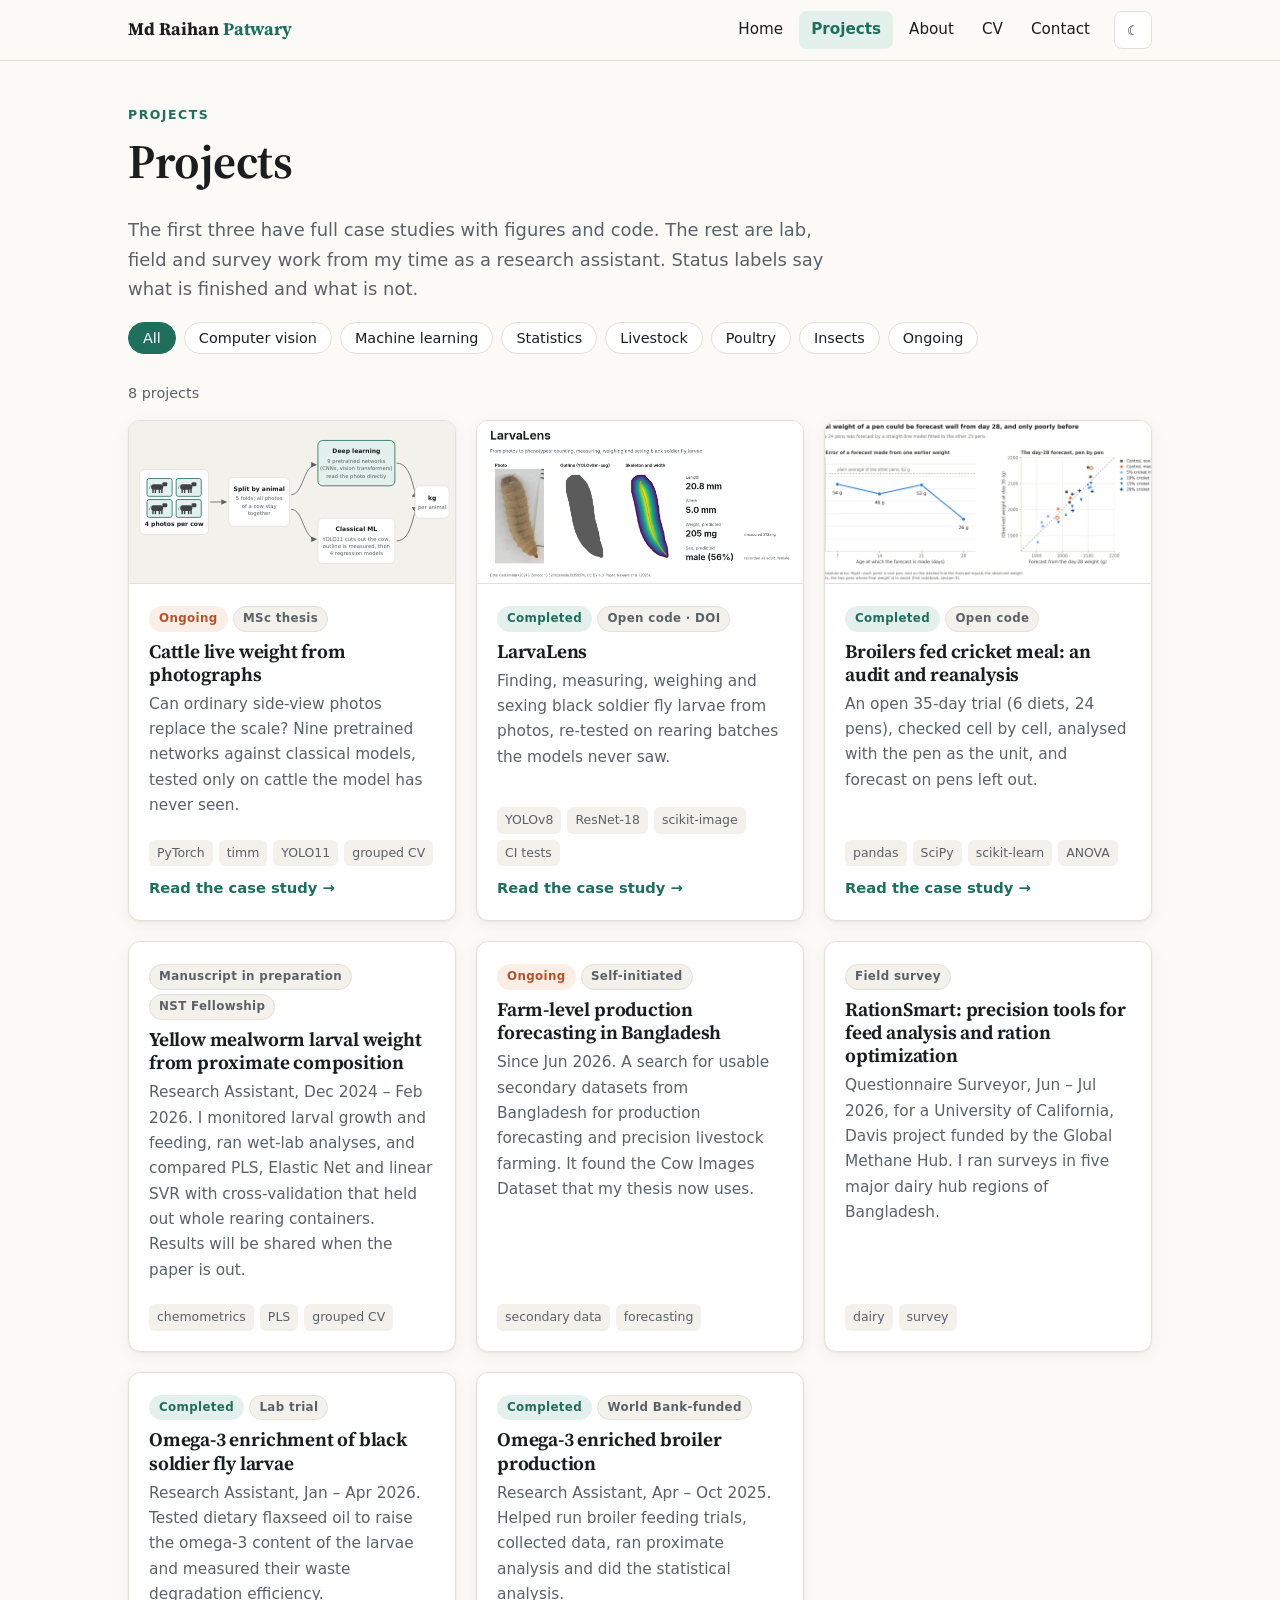
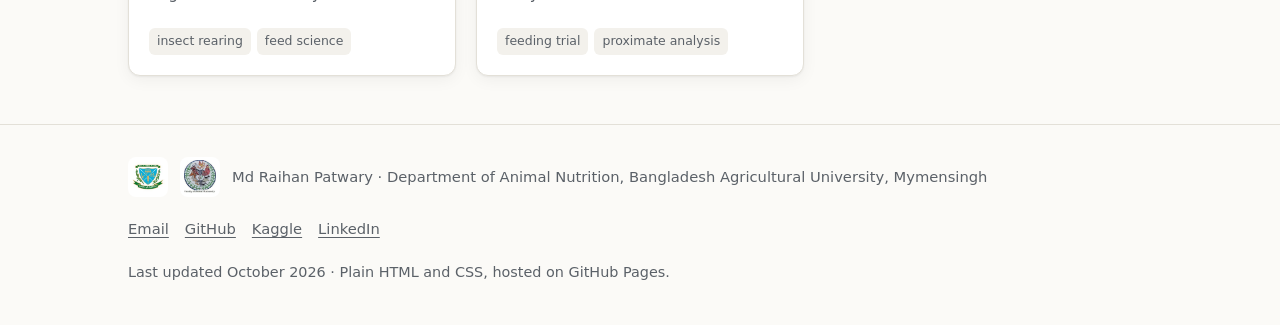
==== projects/index.html @ 3f0a5b1c "Launch research portfolio on GitHub Pages Five main pages (Home, Projects, About, CV, Contact), thre" ====
<!doctype html>
<html lang="en">
<head>
<meta charset="utf-8">
<meta name="viewport" content="width=device-width, initial-scale=1">
<title>Projects | Md Raihan Patwary</title>
<meta name="description" content="Computer vision, machine learning and statistics projects on cattle, broilers and insect larvae, with status labels, figures and code.">
<meta name="author" content="Md Raihan Patwary">
<link rel="canonical" href="https://raihan-patwary.github.io/projects/index.html">
<meta property="og:type" content="website">
<meta property="og:title" content="Projects | Md Raihan Patwary">
<meta property="og:description" content="Computer vision, machine learning and statistics projects on cattle, broilers and insect larvae, with status labels, figures and code.">
<meta property="og:url" content="https://raihan-patwary.github.io/projects/index.html">
<meta property="og:image" content="https://raihan-patwary.github.io/assets/img/og-image.png">
<meta name="twitter:card" content="summary_large_image">
<meta name="theme-color" content="#1f6f5c">
<link rel="icon" href="../assets/img/favicon.svg" type="image/svg+xml">
<link rel="icon" href="../assets/img/favicon-32.png" sizes="32x32" type="image/png">
<link rel="apple-touch-icon" href="../assets/img/apple-touch-icon.png">
<link rel="preconnect" href="https://fonts.googleapis.com">
<link rel="preconnect" href="https://fonts.gstatic.com" crossorigin>
<link href="https://fonts.googleapis.com/css2?family=Source+Serif+4:opsz,wght@8..60,600;8..60,700&display=swap" rel="stylesheet">
<link rel="stylesheet" href="../assets/css/style.css">
<script>try{var t=localStorage.getItem("theme");if(t==="light"||t==="dark")document.documentElement.setAttribute("data-theme",t)}catch(e){}</script>
</head>
<body>
<a class="skip" href="#main">Skip to content</a>
<header class="site-header">
  <nav class="wrap nav" aria-label="Main">
    <a class="brand" href="../index.html">Md Raihan <span>Patwary</span></a>
    <ul class="nav-links" id="nav-links"><li><a href="../index.html">Home</a></li><li><a href="../projects/index.html" aria-current="page">Projects</a></li><li><a href="../about.html">About</a></li><li><a href="../cv.html">CV</a></li><li><a href="../contact.html">Contact</a></li></ul>
    <button class="icon-btn theme-btn" type="button" aria-label="Switch theme">☾</button>
    <button class="icon-btn menu-btn" type="button" aria-label="Menu" aria-controls="nav-links" aria-expanded="false">☰</button>
  </nav>
</header>
<main id="main">

<section class="page-head">
  <div class="wrap">
    <p class="eyebrow">Projects</p>
    <h1>Projects</h1>
    <p class="lead">The first three have full case studies with figures and code. The rest are lab, field and survey work from my time as a research assistant. Status labels say what is finished and what is not.</p>
    <div class="chips" role="group" aria-label="Filter projects">
      <button class="chip" type="button" data-filter="all" aria-pressed="true">All</button>
      <button class="chip" type="button" data-filter="vision" aria-pressed="false">Computer vision</button>
      <button class="chip" type="button" data-filter="ml" aria-pressed="false">Machine learning</button>
      <button class="chip" type="button" data-filter="statistics" aria-pressed="false">Statistics</button>
      <button class="chip" type="button" data-filter="livestock" aria-pressed="false">Livestock</button>
      <button class="chip" type="button" data-filter="poultry" aria-pressed="false">Poultry</button>
      <button class="chip" type="button" data-filter="insects" aria-pressed="false">Insects</button>
      <button class="chip" type="button" data-filter="ongoing" aria-pressed="false">Ongoing</button>
    </div>
    <p class="small muted filter-count" aria-live="polite"></p>
    <div class="grid three">
<a class="card" href="../projects/cattle-weight.html" data-tags="vision ml livestock ongoing">
  <div class="thumb"><svg viewBox="0 0 800 400" role="img" aria-label="Thesis pipeline: four side-view photos per cow, split by animal into five folds, then deep learning networks on the photos and classical models on outline measurements, scored per animal">
<style>
.pl-box{fill:var(--surface);stroke:var(--line);stroke-width:2}
.pl-acc{fill:var(--accent-soft);stroke:var(--accent);stroke-width:2}
.pl-t{font:600 15px system-ui,sans-serif;fill:var(--ink)}
.pl-s{font:13px system-ui,sans-serif;fill:var(--muted)}
.pl-a{stroke:var(--muted);stroke-width:2;fill:none;marker-end:url(#pl-arrow)}
.pl-cow{fill:var(--ink);opacity:.82}
</style>
<rect width="800" height="400" fill="var(--surface-2)"/>
<defs><marker id="pl-arrow" viewBox="0 0 10 10" refX="9" refY="5" markerWidth="7" markerHeight="7" orient="auto"><path d="M0 0L10 5L0 10z" fill="var(--muted)"/></marker></defs>
<g transform="translate(24 120)">
  <rect class="pl-box" width="170" height="160" rx="12"/>
  <g transform="translate(18 22)">
    <rect x="0" y="0" width="62" height="44" rx="5" class="pl-acc"/><rect x="72" y="0" width="62" height="44" rx="5" class="pl-acc"/>
    <rect x="0" y="52" width="62" height="44" rx="5" class="pl-acc"/><rect x="72" y="52" width="62" height="44" rx="5" class="pl-acc"/>
    <g class="pl-cow"><rect x="10" y="14" width="30" height="14" rx="6"/><rect x="38" y="9" width="12" height="10" rx="3"/><rect x="13" y="26" width="3.5" height="10" rx="1"/><rect x="19" y="26" width="3.5" height="10" rx="1"/><rect x="29" y="26" width="3.5" height="10" rx="1"/><rect x="35" y="26" width="3.5" height="10" rx="1"/><path d="M10 17q-5 2-4 9" stroke="currentColor" fill="none"/></g>
    <g class="pl-cow" transform="translate(72 0)"><rect x="10" y="14" width="30" height="14" rx="6"/><rect x="38" y="9" width="12" height="10" rx="3"/><rect x="13" y="26" width="3.5" height="10" rx="1"/><rect x="19" y="26" width="3.5" height="10" rx="1"/><rect x="29" y="26" width="3.5" height="10" rx="1"/><rect x="35" y="26" width="3.5" height="10" rx="1"/><path d="M10 17q-5 2-4 9" stroke="currentColor" fill="none"/></g>
    <g class="pl-cow" transform="translate(0 52)"><rect x="10" y="14" width="30" height="14" rx="6"/><rect x="38" y="9" width="12" height="10" rx="3"/><rect x="13" y="26" width="3.5" height="10" rx="1"/><rect x="19" y="26" width="3.5" height="10" rx="1"/><rect x="29" y="26" width="3.5" height="10" rx="1"/><rect x="35" y="26" width="3.5" height="10" rx="1"/><path d="M10 17q-5 2-4 9" stroke="currentColor" fill="none"/></g>
    <g class="pl-cow" transform="translate(72 52)"><rect x="10" y="14" width="30" height="14" rx="6"/><rect x="38" y="9" width="12" height="10" rx="3"/><rect x="13" y="26" width="3.5" height="10" rx="1"/><rect x="19" y="26" width="3.5" height="10" rx="1"/><rect x="29" y="26" width="3.5" height="10" rx="1"/><rect x="35" y="26" width="3.5" height="10" rx="1"/><path d="M10 17q-5 2-4 9" stroke="currentColor" fill="none"/></g>
  </g>
  <text class="pl-t" x="85" y="140" text-anchor="middle">4 photos per cow</text>
</g>
<path class="pl-a" d="M198 200h40"/>
<g transform="translate(244 140)">
  <rect class="pl-box" width="150" height="120" rx="12"/>
  <text class="pl-t" x="75" y="34" text-anchor="middle">Split by animal</text>
  <text class="pl-s" x="75" y="56" text-anchor="middle">5 folds; all photos</text>
  <text class="pl-s" x="75" y="74" text-anchor="middle">of a cow stay</text>
  <text class="pl-s" x="75" y="92" text-anchor="middle">together</text>
</g>
<path class="pl-a" d="M398 182c30 0 30-74 62-74"/>
<path class="pl-a" d="M398 218c30 0 30 74 62 74"/>
<g transform="translate(464 48)">
  <rect class="pl-acc" width="190" height="112" rx="12"/>
  <text class="pl-t" x="95" y="32" text-anchor="middle">Deep learning</text>
  <text class="pl-s" x="95" y="56" text-anchor="middle">9 pretrained networks</text>
  <text class="pl-s" x="95" y="74" text-anchor="middle">(CNNs, vision transformers)</text>
  <text class="pl-s" x="95" y="92" text-anchor="middle">read the photo directly</text>
</g>
<g transform="translate(464 240)">
  <rect class="pl-box" width="190" height="112" rx="12"/>
  <text class="pl-t" x="95" y="32" text-anchor="middle">Classical ML</text>
  <text class="pl-s" x="95" y="56" text-anchor="middle">YOLO11 cuts out the cow,</text>
  <text class="pl-s" x="95" y="74" text-anchor="middle">outline is measured, then</text>
  <text class="pl-s" x="95" y="92" text-anchor="middle">4 regression models</text>
</g>
<path class="pl-a" d="M658 104c40 0 40 76 52 84"/>
<path class="pl-a" d="M658 296c40 0 40-76 52-84"/>
<g transform="translate(704 160)">
  <rect class="pl-box" width="84" height="80" rx="12"/>
  <text class="pl-t" x="42" y="36" text-anchor="middle">kg</text>
  <text class="pl-s" x="42" y="58" text-anchor="middle">per animal</text>
</g>
</svg></div>
  <div class="card-body">
    <div><span class="badge ongoing">Ongoing</span> <span class="badge">MSc thesis</span></div>
    <h3>Cattle live weight from photographs</h3>
    <p>Can ordinary side-view photos replace the scale? Nine pretrained networks against classical models, tested only on cattle the model has never seen.</p>
    <div class="tags"><span class="tag">PyTorch</span><span class="tag">timm</span><span class="tag">YOLO11</span><span class="tag">grouped CV</span></div>
    <span class="more">Read the case study →</span>
  </div>
</a>
<a class="card" href="../projects/larvalens.html" data-tags="vision ml insects completed">
  <div class="thumb"><img src="../assets/figures/larvalens/fig01_hero_light.webp" data-light="../assets/figures/larvalens/fig01_hero_light.webp" data-dark="../assets/figures/larvalens/fig01_hero_dark.webp" alt="One black soldier fly larva: photo, outline, skeleton with width map, and its predicted weight and sex" width="1280" height="640" loading="lazy"></div>
  <div class="card-body">
    <div><span class="badge done">Completed</span> <span class="badge">Open code · DOI</span></div>
    <h3>LarvaLens</h3>
    <p>Finding, measuring, weighing and sexing black soldier fly larvae from photos, re-tested on rearing batches the models never saw.</p>
    <div class="tags"><span class="tag">YOLOv8</span><span class="tag">ResNet-18</span><span class="tag">scikit-image</span><span class="tag">CI tests</span></div>
    <span class="more">Read the case study →</span>
  </div>
</a>
<a class="card" href="../projects/broiler-cricket-meal.html" data-tags="statistics ml poultry completed">
  <div class="thumb"><img src="../assets/figures/broiler/figure_9_forecast_final_weight.webp" alt="Forecast error by age and the day-28 forecast for each of 24 broiler pens" width="1600" height="684" loading="lazy"></div>
  <div class="card-body">
    <div><span class="badge done">Completed</span> <span class="badge">Open code</span></div>
    <h3>Broilers fed cricket meal: an audit and reanalysis</h3>
    <p>An open 35-day trial (6 diets, 24 pens), checked cell by cell, analysed with the pen as the unit, and forecast on pens left out.</p>
    <div class="tags"><span class="tag">pandas</span><span class="tag">SciPy</span><span class="tag">scikit-learn</span><span class="tag">ANOVA</span></div>
    <span class="more">Read the case study →</span>
  </div>
</a>
<article class="card" data-tags="insects ml completed">
  <div class="card-body">
    <div><span class="badge">Manuscript in preparation</span> <span class="badge">NST Fellowship</span></div>
    <h3>Yellow mealworm larval weight from proximate composition</h3>
    <p>Research Assistant, Dec 2024 – Feb 2026. I monitored larval growth and feeding, ran wet-lab analyses, and compared PLS, Elastic Net and linear SVR with cross-validation that held out whole rearing containers. Results will be shared when the paper is out.</p>
    <div class="tags"><span class="tag">chemometrics</span><span class="tag">PLS</span><span class="tag">grouped CV</span></div>
  </div>
</article>
<article class="card" data-tags="livestock statistics ongoing">
  <div class="card-body">
    <div><span class="badge ongoing">Ongoing</span> <span class="badge">Self-initiated</span></div>
    <h3>Farm-level production forecasting in Bangladesh</h3>
    <p>Since Jun 2026. A search for usable secondary datasets from Bangladesh for production forecasting and precision livestock farming. It found the Cow Images Dataset that my thesis now uses.</p>
    <div class="tags"><span class="tag">secondary data</span><span class="tag">forecasting</span></div>
  </div>
</article>
<article class="card" data-tags="livestock">
  <div class="card-body">
    <div><span class="badge">Field survey</span></div>
    <h3>RationSmart: precision tools for feed analysis and ration optimization</h3>
    <p>Questionnaire Surveyor, Jun – Jul 2026, for a University of California, Davis project funded by the Global Methane Hub. I ran surveys in five major dairy hub regions of Bangladesh.</p>
    <div class="tags"><span class="tag">dairy</span><span class="tag">survey</span></div>
  </div>
</article>
<article class="card" data-tags="insects completed">
  <div class="card-body">
    <div><span class="badge done">Completed</span> <span class="badge">Lab trial</span></div>
    <h3>Omega-3 enrichment of black soldier fly larvae</h3>
    <p>Research Assistant, Jan – Apr 2026. Tested dietary flaxseed oil to raise the omega-3 content of the larvae and measured their waste degradation efficiency.</p>
    <div class="tags"><span class="tag">insect rearing</span><span class="tag">feed science</span></div>
  </div>
</article>
<article class="card" data-tags="poultry statistics completed">
  <div class="card-body">
    <div><span class="badge done">Completed</span> <span class="badge">World Bank-funded</span></div>
    <h3>Omega-3 enriched broiler production</h3>
    <p>Research Assistant, Apr – Oct 2025. Helped run broiler feeding trials, collected data, ran proximate analysis and did the statistical analysis.</p>
    <div class="tags"><span class="tag">feeding trial</span><span class="tag">proximate analysis</span></div>
  </div>
</article></div>
  </div>
</section>
</main>
<footer class="site-footer">
  <div class="wrap foot">
    <div class="foot-logos">
      <img src="../assets/img/bau-logo.png" alt="Bangladesh Agricultural University logo" width="40" height="40" loading="lazy">
      <img src="../assets/img/faculty-logo.jpg" alt="Faculty of Animal Husbandry logo" width="40" height="40" loading="lazy">
      <span>Md Raihan Patwary · Department of Animal Nutrition, Bangladesh Agricultural University, Mymensingh</span>
    </div>
    <div class="foot-links">
      <a href="mailto:raihan.1903065@bau.edu.bd">Email</a><a href="https://github.com/raihan-patwary">GitHub</a><a href="https://www.kaggle.com/mdraihanpatwary02">Kaggle</a><a href="https://www.linkedin.com/in/md-raihan-patwary-bau-animal-nutrition">LinkedIn</a>
    </div>
    <p class="small" style="margin:0;width:100%">Last updated October 2026 · Plain HTML and CSS, hosted on GitHub Pages.</p>
  </div>
</footer>
<script src="../assets/js/site.js" defer></script>
</body>
</html>
---- assets/css/style.css ----
/* Md Raihan Patwary: one stylesheet for every page */

:root {
  --bg: #fbfaf7;
  --surface: #ffffff;
  --surface-2: #f3f1ec;
  --ink: #1b1d1f;
  --muted: #5b6168;
  --line: #e3e0d8;
  --accent: #1f6f5c;
  --accent-ink: #ffffff;
  --accent-soft: #e4f0ec;
  --warn: #b4532a;
  --warn-soft: #fbeee6;
  --code-bg: #f4f2ed;
  --shadow: 0 1px 2px rgba(20, 20, 20, .05), 0 4px 16px rgba(20, 20, 20, .05);
  --radius: 12px;
  --max: 1080px;
  --serif: "Source Serif 4", Georgia, "Times New Roman", serif;
  --sans: system-ui, -apple-system, "Segoe UI", Roboto, "Helvetica Neue", Arial, sans-serif;
  --mono: ui-monospace, SFMono-Regular, Menlo, Consolas, "Liberation Mono", monospace;
  color-scheme: light;
}

@media (prefers-color-scheme: dark) {
  :root:not([data-theme="light"]) {
    --bg: #121416;
    --surface: #1a1d20;
    --surface-2: #202428;
    --ink: #eceded;
    --muted: #a3a9af;
    --line: #2d3237;
    --accent: #5fbfa5;
    --accent-ink: #0d1f1a;
    --accent-soft: #1b2e29;
    --warn: #f0976c;
    --warn-soft: #36231a;
    --code-bg: #16191c;
    --shadow: 0 1px 2px rgba(0, 0, 0, .3), 0 4px 16px rgba(0, 0, 0, .25);
    color-scheme: dark;
  }
}
:root[data-theme="dark"] {
  --bg: #121416;
  --surface: #1a1d20;
  --surface-2: #202428;
  --ink: #eceded;
  --muted: #a3a9af;
  --line: #2d3237;
  --accent: #5fbfa5;
  --accent-ink: #0d1f1a;
  --accent-soft: #1b2e29;
  --warn: #f0976c;
  --warn-soft: #36231a;
  --code-bg: #16191c;
  --shadow: 0 1px 2px rgba(0, 0, 0, .3), 0 4px 16px rgba(0, 0, 0, .25);
  color-scheme: dark;
}

*, *::before, *::after { box-sizing: border-box; }
html { -webkit-text-size-adjust: 100%; scroll-behavior: smooth; }
@media (prefers-reduced-motion: reduce) { html { scroll-behavior: auto; } * { transition: none !important; animation: none !important; } }
body {
  margin: 0;
  background: var(--bg);
  color: var(--ink);
  font: 17px/1.65 var(--sans);
  overflow-x: hidden;
}
img, svg { max-width: 100%; height: auto; display: block; }
a { color: var(--accent); text-underline-offset: 3px; text-decoration-thickness: 1px; }
a:hover { text-decoration-thickness: 2px; }
:focus-visible { outline: 3px solid var(--accent); outline-offset: 2px; border-radius: 4px; }
h1, h2, h3 { font-family: var(--serif); line-height: 1.2; font-weight: 650; letter-spacing: -.01em; margin: 0 0 .5em; }
h1 { font-size: clamp(2rem, 5vw, 3rem); }
h2 { font-size: clamp(1.45rem, 3vw, 1.9rem); }
h3 { font-size: 1.2rem; }
p { margin: 0 0 1em; }
.muted { color: var(--muted); }
.small { font-size: .9rem; }
.wrap { max-width: var(--max); margin: 0 auto; padding: 0 16px; }
@media (min-width: 720px) { .wrap { padding: 0 28px; } }
.skip { position: absolute; left: -999px; top: 8px; background: var(--accent); color: var(--accent-ink); padding: 8px 12px; border-radius: 6px; z-index: 50; }
.skip:focus { left: 8px; }

/* header */
.site-header { position: sticky; top: 0; z-index: 20; background: color-mix(in srgb, var(--bg) 88%, transparent); backdrop-filter: blur(8px); border-bottom: 1px solid var(--line); }
.nav { display: flex; align-items: center; gap: 12px; min-height: 60px; }
.brand { font-family: var(--serif); font-weight: 700; font-size: 1.1rem; color: var(--ink); text-decoration: none; margin-right: auto; white-space: nowrap; }
.brand span { color: var(--accent); }
.nav-links { display: flex; gap: 4px; list-style: none; margin: 0; padding: 0; }
.nav-links a { display: block; padding: 6px 12px; border-radius: 8px; color: var(--ink); text-decoration: none; font-size: .95rem; }
.nav-links a:hover { background: var(--surface-2); }
.nav-links a[aria-current="page"] { background: var(--accent-soft); color: var(--accent); font-weight: 600; }
.icon-btn { border: 1px solid var(--line); background: var(--surface); color: var(--ink); border-radius: 8px; width: 38px; height: 38px; display: inline-grid; place-items: center; cursor: pointer; }
.icon-btn:hover { background: var(--surface-2); }
.menu-btn { display: none; }
@media (max-width: 760px) {
  .menu-btn { display: inline-grid; }
  .nav-links { display: none; position: absolute; left: 0; right: 0; top: 60px; flex-direction: column; background: var(--bg); border-bottom: 1px solid var(--line); padding: 8px 16px 16px; }
  .nav-links.open { display: flex; }
  .nav-links a { padding: 10px 12px; }
}

/* sections */
main { display: block; }
section { padding: 56px 0; }
section + section { border-top: 1px solid var(--line); }
.eyebrow { font: 600 .78rem/1 var(--sans); letter-spacing: .12em; text-transform: uppercase; color: var(--accent); margin-bottom: 12px; }
.lead { font-size: 1.12rem; color: var(--muted); max-width: 62ch; }
.prose { max-width: 70ch; }
.prose li { margin-bottom: .4em; }

/* hero */
.hero { padding: 64px 0 48px; }
.hero-grid { display: grid; grid-template-columns: 1fr; gap: 32px; align-items: center; }
@media (min-width: 820px) { .hero-grid { grid-template-columns: 1.6fr 1fr; gap: 56px; } }
.hero h1 { margin-bottom: .25em; }
.hero .tagline { font-family: var(--serif); font-size: clamp(1.15rem, 2.4vw, 1.45rem); color: var(--ink); margin-bottom: 1em; }
.portrait { border-radius: 18px; overflow: hidden; box-shadow: var(--shadow); max-width: 300px; justify-self: center; border: 1px solid var(--line); }
@media (max-width: 819px) { .portrait { max-width: 200px; order: -1; justify-self: start; } }
.status { display: inline-flex; flex-wrap: wrap; gap: 8px; margin: 4px 0 24px; }

/* buttons, chips, badges */
.btns { display: flex; flex-wrap: wrap; gap: 10px; }
.btn { display: inline-flex; align-items: center; gap: 8px; padding: 10px 18px; border-radius: 10px; font-weight: 600; font-size: .95rem; text-decoration: none; border: 1px solid var(--accent); cursor: pointer; font-family: var(--sans); }
.btn.primary { background: var(--accent); color: var(--accent-ink); }
.btn.ghost { background: transparent; color: var(--accent); }
.btn:hover { filter: brightness(1.06); text-decoration: none; }
.badge { display: inline-block; font: 600 .74rem/1 var(--sans); letter-spacing: .03em; padding: 6px 9px; border-radius: 999px; background: var(--surface-2); color: var(--muted); border: 1px solid var(--line); white-space: nowrap; }
.badge.done { background: var(--accent-soft); color: var(--accent); border-color: transparent; }
.badge.ongoing { background: var(--warn-soft); color: var(--warn); border-color: transparent; }
.chips { display: flex; flex-wrap: wrap; gap: 8px; margin: 8px 0 28px; }
.chip { border: 1px solid var(--line); background: var(--surface); color: var(--ink); padding: 7px 14px; border-radius: 999px; cursor: pointer; font: 500 .9rem var(--sans); }
.chip[aria-pressed="true"] { background: var(--accent); border-color: var(--accent); color: var(--accent-ink); }
.tags { display: flex; flex-wrap: wrap; gap: 6px; margin-top: auto; padding-top: 12px; }
.tag { font-size: .78rem; color: var(--muted); background: var(--surface-2); border-radius: 6px; padding: 3px 8px; }

/* grids and cards */
.grid { display: grid; gap: 20px; grid-template-columns: 1fr; }
@media (min-width: 720px) { .grid.two { grid-template-columns: 1fr 1fr; } }
@media (min-width: 960px) { .grid.three { grid-template-columns: repeat(3, 1fr); } }
@media (min-width: 720px) and (max-width: 959px) { .grid.three { grid-template-columns: 1fr 1fr; } }
.card { background: var(--surface); border: 1px solid var(--line); border-radius: var(--radius); box-shadow: var(--shadow); overflow: hidden; display: flex; flex-direction: column; }
.card-body { padding: 18px 20px 20px; display: flex; flex-direction: column; flex: 1; }
.card h3 { margin: 8px 0 6px; }
.card h3 a { color: var(--ink); text-decoration: none; }
.card h3 a:hover { color: var(--accent); }
.card p { color: var(--muted); font-size: .96rem; margin-bottom: .6em; }
.card .thumb { aspect-ratio: 2 / 1; background: var(--surface-2); border-bottom: 1px solid var(--line); overflow: hidden; }
.card .thumb img, .card .thumb svg { width: 100%; height: 100%; object-fit: cover; }
a.card { color: inherit; text-decoration: none; transition: transform .15s ease, box-shadow .15s ease; }
a.card:hover { transform: translateY(-3px); box-shadow: 0 10px 28px rgba(20, 20, 20, .10); }
.card .more { margin-top: 10px; font-weight: 600; color: var(--accent); font-size: .92rem; }
.card[hidden] { display: none; }

.principles { counter-reset: p; }
.principle { padding: 20px; border-radius: var(--radius); background: var(--surface); border: 1px solid var(--line); }
.principle h3 { display: flex; gap: 10px; align-items: baseline; }
.principle h3::before { counter-increment: p; content: counter(p); font: 700 .85rem var(--sans); color: var(--accent-ink); background: var(--accent); border-radius: 999px; width: 24px; height: 24px; display: inline-grid; place-items: center; flex: none; }
.principle p { color: var(--muted); margin: 0; font-size: .96rem; }

/* timeline / lists */
.entries { list-style: none; padding: 0; margin: 0; }
.entry { display: grid; grid-template-columns: 1fr; gap: 2px 24px; padding: 14px 0; border-bottom: 1px solid var(--line); }
.entry:last-child { border-bottom: 0; }
@media (min-width: 720px) { .entry { grid-template-columns: 1fr auto; } .entry .when { grid-column: 2; grid-row: 1; text-align: right; } }
.entry .what { font-weight: 600; }
.entry .where { color: var(--muted); font-style: italic; font-size: .95rem; }
.entry .when { color: var(--muted); font-size: .92rem; white-space: nowrap; }
.entry .desc { color: var(--ink); font-size: .96rem; margin-top: 4px; }
.entry .desc ul { margin: 4px 0 0; padding-left: 20px; }
.toolbox dt { font-weight: 650; margin-top: 12px; }
.toolbox dd { margin: 2px 0 0; color: var(--muted); }

/* project page */
.page-head { padding: 48px 0 24px; }
.crumbs { font-size: .9rem; margin-bottom: 14px; }
.facts { display: grid; grid-template-columns: repeat(auto-fit, minmax(170px, 1fr)); gap: 12px; margin: 22px 0 0; }
.fact { background: var(--surface); border: 1px solid var(--line); border-radius: 10px; padding: 12px 14px; }
.fact b { display: block; font-size: .76rem; letter-spacing: .08em; text-transform: uppercase; color: var(--muted); font-weight: 600; margin-bottom: 4px; }
.callout { background: var(--accent-soft); border-left: 4px solid var(--accent); padding: 14px 18px; border-radius: 0 10px 10px 0; margin: 18px 0; }
.callout.warn { background: var(--warn-soft); border-color: var(--warn); }
.table-wrap { overflow-x: auto; border: 1px solid var(--line); border-radius: 10px; background: var(--surface); margin: 16px 0; }
table { border-collapse: collapse; width: 100%; font-size: .93rem; }
th, td { padding: 10px 12px; text-align: left; border-bottom: 1px solid var(--line); vertical-align: top; }
th { background: var(--surface-2); font-weight: 650; white-space: nowrap; }
tr:last-child td { border-bottom: 0; }
td.num, th.num { text-align: right; font-variant-numeric: tabular-nums; white-space: nowrap; }

/* figures and lightbox */
figure { margin: 24px 0; }
figure.fig { background: #fff; border: 1px solid var(--line); border-radius: var(--radius); padding: 10px; }
figure.fig img { border-radius: 6px; cursor: zoom-in; width: 100%; }
figcaption { font-size: .9rem; color: var(--muted); margin-top: 8px; padding: 0 4px; }
figure.fig figcaption { color: #4d5359; }
.gallery { display: grid; grid-template-columns: 1fr; gap: 18px; }
@media (min-width: 820px) { .gallery.two { grid-template-columns: 1fr 1fr; } }
.lightbox { position: fixed; inset: 0; z-index: 100; background: rgba(10, 12, 14, .92); display: none; flex-direction: column; align-items: center; justify-content: center; padding: 16px; }
.lightbox.open { display: flex; }
.lightbox img { max-height: 80vh; width: auto; max-width: 100%; background: #fff; border-radius: 8px; }
.lightbox p { color: #e9e9e9; max-width: 900px; text-align: center; margin: 12px 0 0; font-size: .95rem; }
.lightbox .lb-close, .lightbox .lb-prev, .lightbox .lb-next { position: absolute; background: rgba(255, 255, 255, .12); color: #fff; border: 0; width: 44px; height: 44px; border-radius: 999px; cursor: pointer; font-size: 1.4rem; }
.lightbox .lb-close { top: 14px; right: 14px; }
.lightbox .lb-prev { left: 12px; top: 50%; }
.lightbox .lb-next { right: 12px; top: 50%; }

/* code */
.code-tabs { border: 1px solid var(--line); border-radius: var(--radius); overflow: hidden; background: var(--code-bg); margin: 20px 0; }
.code-tabs [role="tablist"] { display: flex; gap: 0; border-bottom: 1px solid var(--line); background: var(--surface-2); overflow-x: auto; }
.code-tabs [role="tab"] { border: 0; background: transparent; padding: 10px 14px; font: 500 .86rem var(--mono); color: var(--muted); cursor: pointer; border-bottom: 2px solid transparent; white-space: nowrap; }
.code-tabs [role="tab"][aria-selected="true"] { color: var(--ink); border-bottom-color: var(--accent); background: var(--code-bg); }
.code-panel { position: relative; }
.code-panel p.note { font: .86rem/1.5 var(--sans); color: var(--muted); padding: 12px 16px 0; margin: 0; }
pre { margin: 0; padding: 14px 16px 18px; overflow-x: auto; font: .84rem/1.6 var(--mono); color: var(--ink); tab-size: 4; }
.copy { position: absolute; top: 8px; right: 8px; font: 600 .78rem var(--sans); padding: 5px 10px; border-radius: 6px; border: 1px solid var(--line); background: var(--surface); color: var(--muted); cursor: pointer; }
.tok-k { color: #8a3ffc; } .tok-s { color: #1f7a3a; } .tok-c { color: #7a7f86; font-style: italic; } .tok-f { color: #0b62a8; } .tok-n { color: #b4532a; }
:root[data-theme="dark"] .tok-k { color: #c49bff; } :root[data-theme="dark"] .tok-s { color: #8fd19e; } :root[data-theme="dark"] .tok-f { color: #79b8ff; } :root[data-theme="dark"] .tok-n { color: #f0a77c; }
@media (prefers-color-scheme: dark) { :root:not([data-theme="light"]) .tok-k { color: #c49bff; } :root:not([data-theme="light"]) .tok-s { color: #8fd19e; } :root:not([data-theme="light"]) .tok-f { color: #79b8ff; } :root:not([data-theme="light"]) .tok-n { color: #f0a77c; } }

/* interactive: split demo */
.demo { background: var(--surface); border: 1px solid var(--line); border-radius: var(--radius); padding: 20px; box-shadow: var(--shadow); }
.demo-controls { display: flex; flex-wrap: wrap; gap: 8px; margin-bottom: 16px; }
.herd { display: grid; grid-template-columns: repeat(auto-fill, minmax(118px, 1fr)); gap: 10px; }
.cow { border: 1px solid var(--line); border-radius: 10px; padding: 8px; background: var(--bg); transition: border-color .2s; }
.cow.leak { border-color: var(--warn); box-shadow: 0 0 0 2px var(--warn-soft); }
.cow-name { font: 600 .78rem var(--sans); color: var(--muted); margin-bottom: 6px; display: flex; justify-content: space-between; }
.photos { display: grid; grid-template-columns: repeat(4, 1fr); gap: 4px; }
.photo { aspect-ratio: 1; border-radius: 5px; display: grid; place-items: center; font: 700 .68rem var(--sans); transition: background .25s, color .25s; }
.photo.train { background: var(--surface-2); color: var(--muted); }
.photo.test { background: var(--accent); color: var(--accent-ink); }
.legend { display: flex; flex-wrap: wrap; gap: 16px; font-size: .86rem; color: var(--muted); margin-top: 14px; }
.legend i { display: inline-block; width: 12px; height: 12px; border-radius: 3px; vertical-align: -1px; margin-right: 6px; }
.demo-out { margin-top: 14px; padding: 12px 14px; border-radius: 10px; font-size: .96rem; }
.demo-out.bad { background: var(--warn-soft); color: var(--ink); }
.demo-out.good { background: var(--accent-soft); color: var(--ink); }

/* interactive: least-squares playground */
.playground { display: grid; grid-template-columns: 1fr; gap: 24px; align-items: start; }
@media (min-width: 860px) { .playground { grid-template-columns: 1.3fr 1fr; } }
.plot-box { position: relative; background: var(--surface); border: 1px solid var(--line); border-radius: var(--radius); box-shadow: var(--shadow); overflow: hidden; touch-action: none; }
.plot-box svg { width: 100%; height: auto; cursor: crosshair; user-select: none; }
.bam { position: absolute; left: 50%; top: 42%; transform: translate(-50%, -50%) scale(.3) rotate(-8deg); font: 900 clamp(2.4rem, 7vw, 3.6rem)/1 var(--sans); color: #fff; background: #e4572e; padding: 12px 22px; border-radius: 14px; border: 4px solid #1b1d1f; box-shadow: 6px 6px 0 #1b1d1f; opacity: 0; pointer-events: none; transition: transform .35s cubic-bezier(.2, 1.6, .4, 1), opacity .2s; white-space: nowrap; }
.bam.show { opacity: 1; transform: translate(-50%, -50%) scale(1) rotate(-8deg); }
.stats { display: grid; grid-template-columns: repeat(3, 1fr); gap: 10px; margin: 12px 0; }
.stat { background: var(--surface); border: 1px solid var(--line); border-radius: 10px; padding: 10px 12px; }
.stat b { display: block; font: 600 .72rem var(--sans); text-transform: uppercase; letter-spacing: .08em; color: var(--muted); }
.stat span { font: 700 1.2rem var(--mono); }
.doodle { background: var(--surface); border: 1px solid var(--line); border-radius: var(--radius); padding: 12px; }

/* about photos */
.photo-card { margin: 0; }
.photo-card img { border-radius: var(--radius); border: 1px solid var(--line); aspect-ratio: 4 / 3; object-fit: cover; width: 100%; }

/* footer */
.site-footer { border-top: 1px solid var(--line); padding: 32px 0 40px; margin-top: 24px; font-size: .92rem; color: var(--muted); }
.foot { display: flex; flex-wrap: wrap; gap: 20px; align-items: center; justify-content: space-between; }
.foot-logos { display: flex; gap: 12px; align-items: center; }
.foot-logos img { width: 40px; height: 40px; object-fit: contain; background: #fff; border-radius: 8px; padding: 3px; }
.foot-links { display: flex; flex-wrap: wrap; gap: 16px; }
.foot-links a { color: var(--muted); }

.print-only { display: none; }
@media print {
  .site-header, .site-footer, .btns, .chips, .demo, .playground, .icon-btn { display: none !important; }
  body { background: #fff; color: #000; font-size: 11pt; }
  section { padding: 16px 0; }
}

/* on-this-page navigation */
.toc { display: flex; flex-wrap: wrap; align-items: center; gap: 6px 4px; margin-top: 22px; padding: 10px 12px; border: 1px solid var(--line); border-radius: 10px; background: var(--surface); }
.toc span { font: 600 .74rem var(--sans); letter-spacing: .1em; text-transform: uppercase; color: var(--muted); margin-right: 8px; }
.toc a { padding: 4px 10px; border-radius: 6px; text-decoration: none; font-size: .92rem; }
.toc a:hover { background: var(--accent-soft); }
section[id] { scroll-margin-top: 72px; }

/* research outputs */
.outputs { list-style: none; padding: 0; margin: 24px 0 0; display: grid; gap: 12px; }
.outputs li { display: grid; grid-template-columns: 1fr; gap: 6px; padding: 14px 16px; background: var(--surface); border: 1px solid var(--line); border-radius: 10px; }
@media (min-width: 720px) { .outputs li { grid-template-columns: 112px 1fr; gap: 16px; align-items: baseline; } }
.otype { font: 600 .72rem/1 var(--sans); letter-spacing: .08em; text-transform: uppercase; color: var(--accent); }
pre.wrap-text { white-space: pre-wrap; word-break: break-word; }
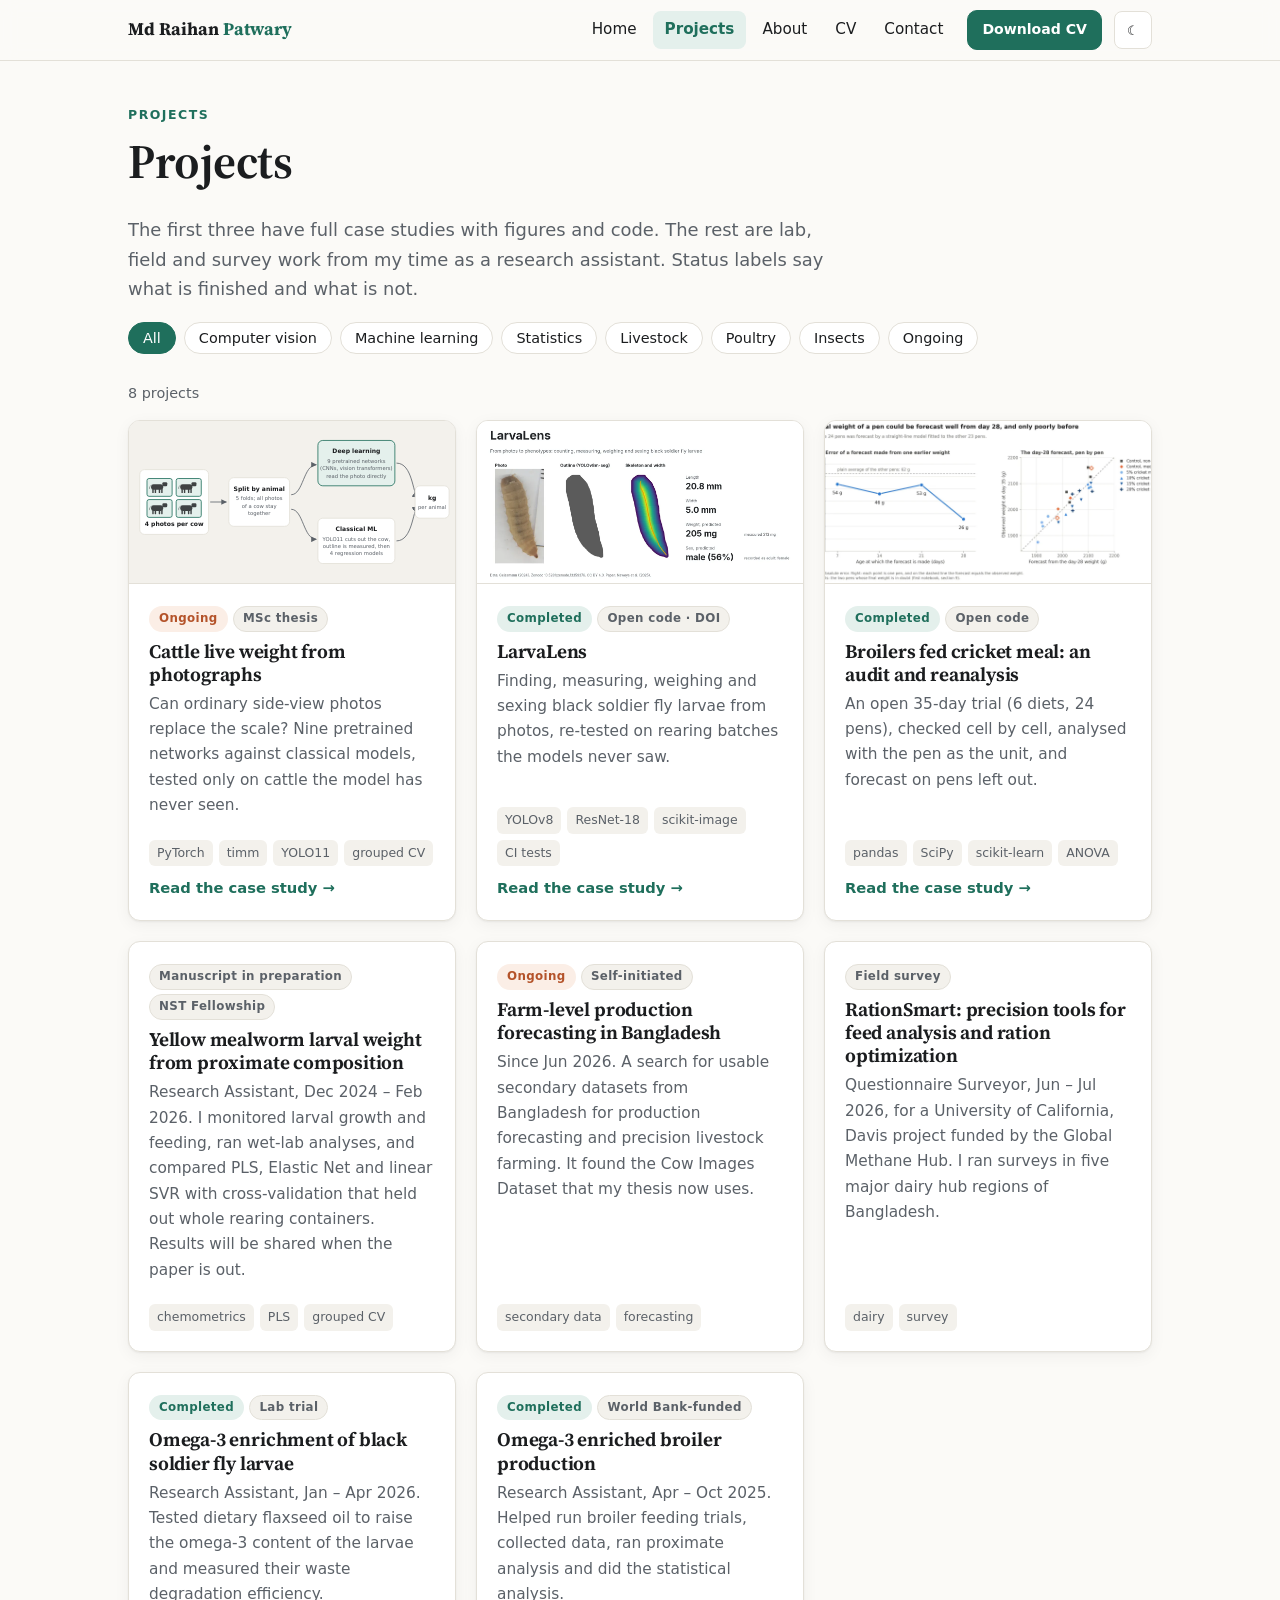
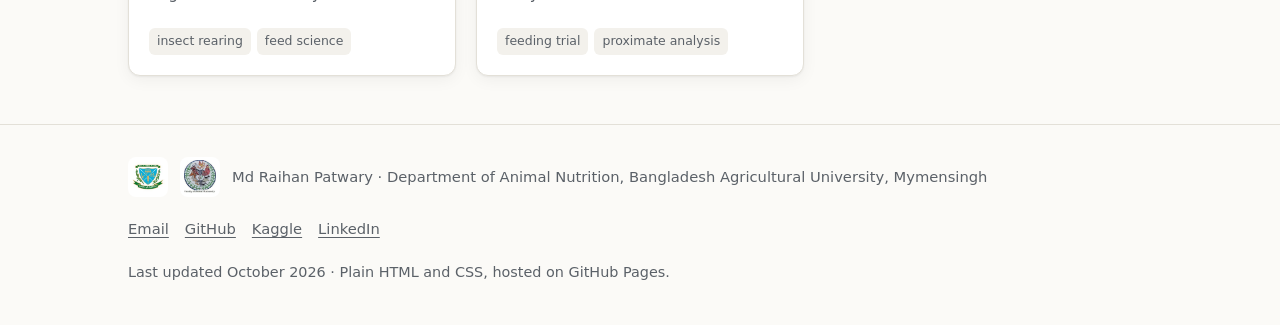
==== commit b7bcb077: "Add a Download CV button to the header of every page" ====
--- a/projects/index.html
+++ b/projects/index.html
@@ -29,6 +29,7 @@
   <nav class="wrap nav" aria-label="Main">
     <a class="brand" href="../index.html">Md Raihan <span>Patwary</span></a>
     <ul class="nav-links" id="nav-links"><li><a href="../index.html">Home</a></li><li><a href="../projects/index.html" aria-current="page">Projects</a></li><li><a href="../about.html">About</a></li><li><a href="../cv.html">CV</a></li><li><a href="../contact.html">Contact</a></li></ul>
+    <a class="btn primary cv-btn" href="../assets/files/Md_Raihan_Patwary_CV.pdf" download="Md_Raihan_Patwary_CV.pdf" aria-label="Download CV (PDF)"><span class="cv-long">Download CV</span><span class="cv-short">CV ↓</span></a>
     <button class="icon-btn theme-btn" type="button" aria-label="Switch theme">☾</button>
     <button class="icon-btn menu-btn" type="button" aria-label="Menu" aria-controls="nav-links" aria-expanded="false">☰</button>
   </nav>
--- a/assets/css/style.css
+++ b/assets/css/style.css
@@ -280,3 +280,15 @@
 @media (min-width: 720px) { .outputs li { grid-template-columns: 112px 1fr; gap: 16px; align-items: baseline; } }
 .otype { font: 600 .72rem/1 var(--sans); letter-spacing: .08em; text-transform: uppercase; color: var(--accent); }
 pre.wrap-text { white-space: pre-wrap; word-break: break-word; }
+
+/* always-visible CV download in the header */
+.cv-btn { padding: 7px 14px; font-size: .88rem; white-space: nowrap; }
+@media (max-width: 380px) { .cv-btn { padding: 7px 10px; font-size: .82rem; } }
+.icon-btn { flex: none; }
+.cv-short { display: none; }
+@media (max-width: 480px) {
+  .nav { gap: 8px; }
+  .brand { font-size: 1rem; }
+  .cv-long { display: none; }
+  .cv-short { display: inline; }
+}
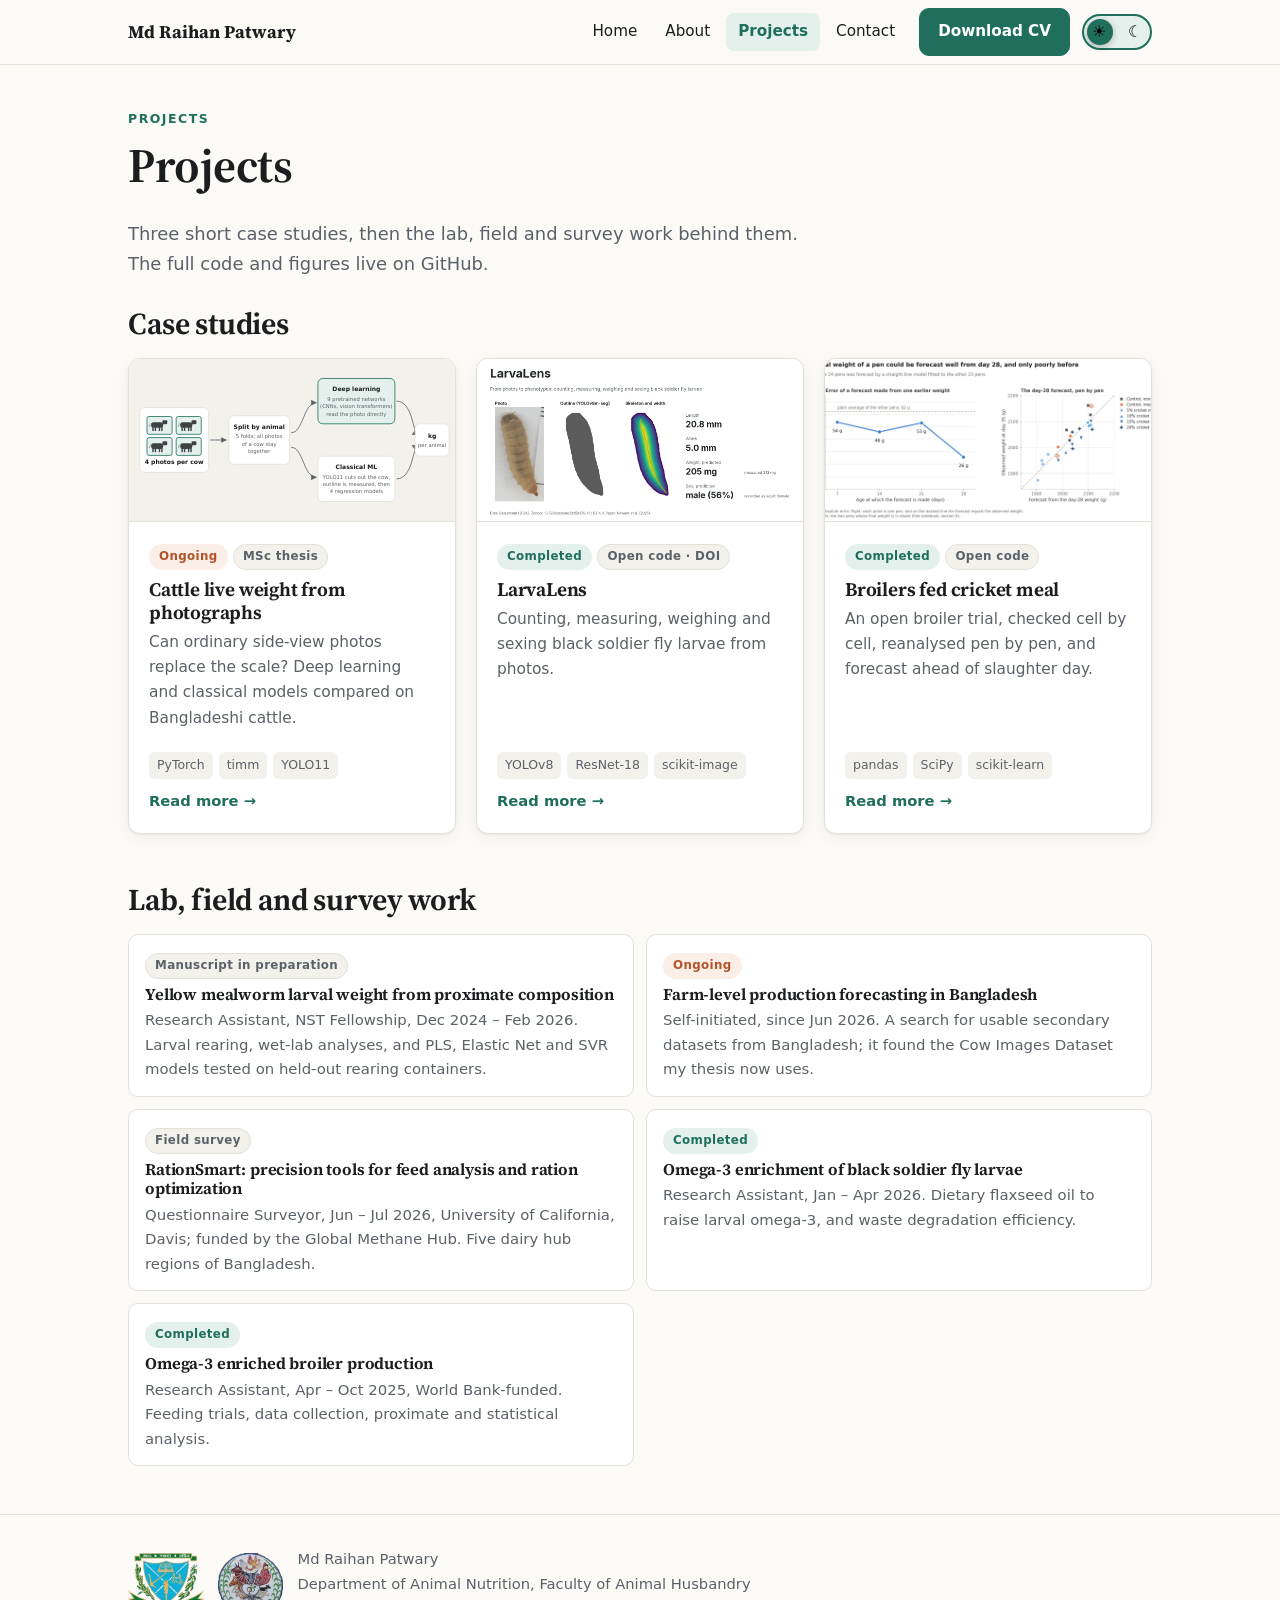
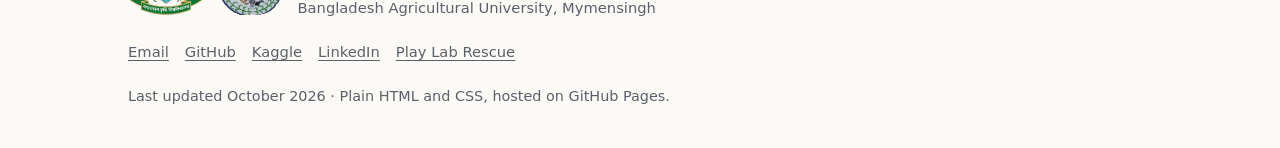
==== commit 33ffd8cf: "Redesign following Ratul's portfolio instructions New home photo, tagline and intro; one-colour name" ====
--- a/projects/index.html
+++ b/projects/index.html
@@ -4,12 +4,12 @@
 <meta charset="utf-8">
 <meta name="viewport" content="width=device-width, initial-scale=1">
 <title>Projects | Md Raihan Patwary</title>
-<meta name="description" content="Computer vision, machine learning and statistics projects on cattle, broilers and insect larvae, with status labels, figures and code.">
+<meta name="description" content="Machine learning, computer vision and statistics projects on cattle, broilers and insect larvae, plus lab, field and survey work.">
 <meta name="author" content="Md Raihan Patwary">
 <link rel="canonical" href="https://raihan-patwary.github.io/projects/index.html">
 <meta property="og:type" content="website">
 <meta property="og:title" content="Projects | Md Raihan Patwary">
-<meta property="og:description" content="Computer vision, machine learning and statistics projects on cattle, broilers and insect larvae, with status labels, figures and code.">
+<meta property="og:description" content="Machine learning, computer vision and statistics projects on cattle, broilers and insect larvae, plus lab, field and survey work.">
 <meta property="og:url" content="https://raihan-patwary.github.io/projects/index.html">
 <meta property="og:image" content="https://raihan-patwary.github.io/assets/img/og-image.png">
 <meta name="twitter:card" content="summary_large_image">
@@ -27,10 +27,10 @@
 <a class="skip" href="#main">Skip to content</a>
 <header class="site-header">
   <nav class="wrap nav" aria-label="Main">
-    <a class="brand" href="../index.html">Md Raihan <span>Patwary</span></a>
-    <ul class="nav-links" id="nav-links"><li><a href="../index.html">Home</a></li><li><a href="../projects/index.html" aria-current="page">Projects</a></li><li><a href="../about.html">About</a></li><li><a href="../cv.html">CV</a></li><li><a href="../contact.html">Contact</a></li></ul>
+    <a class="brand" href="../index.html">Md Raihan Patwary</a>
+    <ul class="nav-links" id="nav-links"><li><a href="../index.html">Home</a></li><li><a href="../about.html">About</a></li><li><a href="../projects/index.html" aria-current="page">Projects</a></li><li><a href="../contact.html">Contact</a></li></ul>
     <a class="btn primary cv-btn" href="../assets/files/Md_Raihan_Patwary_CV.pdf" download="Md_Raihan_Patwary_CV.pdf" aria-label="Download CV (PDF)"><span class="cv-long">Download CV</span><span class="cv-short">CV ↓</span></a>
-    <button class="icon-btn theme-btn" type="button" aria-label="Switch theme">☾</button>
+    <button class="theme-toggle" type="button" aria-pressed="false" aria-label="Switch between light and dark mode" title="Light / dark mode"><span class="ico" aria-hidden="true">☀</span><span class="ico" aria-hidden="true">☾</span><span class="knob" aria-hidden="true"></span></button>
     <button class="icon-btn menu-btn" type="button" aria-label="Menu" aria-controls="nav-links" aria-expanded="false">☰</button>
   </nav>
 </header>
@@ -40,20 +40,10 @@
   <div class="wrap">
     <p class="eyebrow">Projects</p>
     <h1>Projects</h1>
-    <p class="lead">The first three have full case studies with figures and code. The rest are lab, field and survey work from my time as a research assistant. Status labels say what is finished and what is not.</p>
-    <div class="chips" role="group" aria-label="Filter projects">
-      <button class="chip" type="button" data-filter="all" aria-pressed="true">All</button>
-      <button class="chip" type="button" data-filter="vision" aria-pressed="false">Computer vision</button>
-      <button class="chip" type="button" data-filter="ml" aria-pressed="false">Machine learning</button>
-      <button class="chip" type="button" data-filter="statistics" aria-pressed="false">Statistics</button>
-      <button class="chip" type="button" data-filter="livestock" aria-pressed="false">Livestock</button>
-      <button class="chip" type="button" data-filter="poultry" aria-pressed="false">Poultry</button>
-      <button class="chip" type="button" data-filter="insects" aria-pressed="false">Insects</button>
-      <button class="chip" type="button" data-filter="ongoing" aria-pressed="false">Ongoing</button>
-    </div>
-    <p class="small muted filter-count" aria-live="polite"></p>
+    <p class="lead">Three short case studies, then the lab, field and survey work behind them. The full code and figures live on GitHub.</p>
+    <h2 style="margin-top:28px">Case studies</h2>
     <div class="grid three">
-<a class="card" href="../projects/cattle-weight.html" data-tags="vision ml livestock ongoing">
+<a class="card" href="../projects/cattle-weight.html">
   <div class="thumb"><svg viewBox="0 0 800 400" role="img" aria-label="Thesis pipeline: four side-view photos per cow, split by animal into five folds, then deep learning networks on the photos and classical models on outline measurements, scored per animal">
 <style>
 .pl-box{fill:var(--surface);stroke:var(--line);stroke-width:2}
@@ -112,83 +102,45 @@
   <div class="card-body">
     <div><span class="badge ongoing">Ongoing</span> <span class="badge">MSc thesis</span></div>
     <h3>Cattle live weight from photographs</h3>
-    <p>Can ordinary side-view photos replace the scale? Nine pretrained networks against classical models, tested only on cattle the model has never seen.</p>
-    <div class="tags"><span class="tag">PyTorch</span><span class="tag">timm</span><span class="tag">YOLO11</span><span class="tag">grouped CV</span></div>
-    <span class="more">Read the case study →</span>
+    <p>Can ordinary side-view photos replace the scale? Deep learning and classical models compared on Bangladeshi cattle.</p>
+    <div class="tags"><span class="tag">PyTorch</span><span class="tag">timm</span><span class="tag">YOLO11</span></div>
+    <span class="more">Read more →</span>
   </div>
 </a>
-<a class="card" href="../projects/larvalens.html" data-tags="vision ml insects completed">
+<a class="card" href="../projects/larvalens.html">
   <div class="thumb"><img src="../assets/figures/larvalens/fig01_hero_light.webp" data-light="../assets/figures/larvalens/fig01_hero_light.webp" data-dark="../assets/figures/larvalens/fig01_hero_dark.webp" alt="One black soldier fly larva: photo, outline, skeleton with width map, and its predicted weight and sex" width="1280" height="640" loading="lazy"></div>
   <div class="card-body">
     <div><span class="badge done">Completed</span> <span class="badge">Open code · DOI</span></div>
     <h3>LarvaLens</h3>
-    <p>Finding, measuring, weighing and sexing black soldier fly larvae from photos, re-tested on rearing batches the models never saw.</p>
-    <div class="tags"><span class="tag">YOLOv8</span><span class="tag">ResNet-18</span><span class="tag">scikit-image</span><span class="tag">CI tests</span></div>
-    <span class="more">Read the case study →</span>
+    <p>Counting, measuring, weighing and sexing black soldier fly larvae from photos.</p>
+    <div class="tags"><span class="tag">YOLOv8</span><span class="tag">ResNet-18</span><span class="tag">scikit-image</span></div>
+    <span class="more">Read more →</span>
   </div>
 </a>
-<a class="card" href="../projects/broiler-cricket-meal.html" data-tags="statistics ml poultry completed">
-  <div class="thumb"><img src="../assets/figures/broiler/figure_9_forecast_final_weight.webp" alt="Forecast error by age and the day-28 forecast for each of 24 broiler pens" width="1600" height="684" loading="lazy"></div>
+<a class="card" href="../projects/broiler-cricket-meal.html">
+  <div class="thumb"><img src="../assets/figures/broiler/figure_9_forecast_final_weight.webp" alt="Forecast error by age and the day-28 forecast for each broiler pen" width="1600" height="684" loading="lazy"></div>
   <div class="card-body">
     <div><span class="badge done">Completed</span> <span class="badge">Open code</span></div>
-    <h3>Broilers fed cricket meal: an audit and reanalysis</h3>
-    <p>An open 35-day trial (6 diets, 24 pens), checked cell by cell, analysed with the pen as the unit, and forecast on pens left out.</p>
-    <div class="tags"><span class="tag">pandas</span><span class="tag">SciPy</span><span class="tag">scikit-learn</span><span class="tag">ANOVA</span></div>
-    <span class="more">Read the case study →</span>
+    <h3>Broilers fed cricket meal</h3>
+    <p>An open broiler trial, checked cell by cell, reanalysed pen by pen, and forecast ahead of slaughter day.</p>
+    <div class="tags"><span class="tag">pandas</span><span class="tag">SciPy</span><span class="tag">scikit-learn</span></div>
+    <span class="more">Read more →</span>
   </div>
-</a>
-<article class="card" data-tags="insects ml completed">
-  <div class="card-body">
-    <div><span class="badge">Manuscript in preparation</span> <span class="badge">NST Fellowship</span></div>
-    <h3>Yellow mealworm larval weight from proximate composition</h3>
-    <p>Research Assistant, Dec 2024 – Feb 2026. I monitored larval growth and feeding, ran wet-lab analyses, and compared PLS, Elastic Net and linear SVR with cross-validation that held out whole rearing containers. Results will be shared when the paper is out.</p>
-    <div class="tags"><span class="tag">chemometrics</span><span class="tag">PLS</span><span class="tag">grouped CV</span></div>
-  </div>
-</article>
-<article class="card" data-tags="livestock statistics ongoing">
-  <div class="card-body">
-    <div><span class="badge ongoing">Ongoing</span> <span class="badge">Self-initiated</span></div>
-    <h3>Farm-level production forecasting in Bangladesh</h3>
-    <p>Since Jun 2026. A search for usable secondary datasets from Bangladesh for production forecasting and precision livestock farming. It found the Cow Images Dataset that my thesis now uses.</p>
-    <div class="tags"><span class="tag">secondary data</span><span class="tag">forecasting</span></div>
-  </div>
-</article>
-<article class="card" data-tags="livestock">
-  <div class="card-body">
-    <div><span class="badge">Field survey</span></div>
-    <h3>RationSmart: precision tools for feed analysis and ration optimization</h3>
-    <p>Questionnaire Surveyor, Jun – Jul 2026, for a University of California, Davis project funded by the Global Methane Hub. I ran surveys in five major dairy hub regions of Bangladesh.</p>
-    <div class="tags"><span class="tag">dairy</span><span class="tag">survey</span></div>
-  </div>
-</article>
-<article class="card" data-tags="insects completed">
-  <div class="card-body">
-    <div><span class="badge done">Completed</span> <span class="badge">Lab trial</span></div>
-    <h3>Omega-3 enrichment of black soldier fly larvae</h3>
-    <p>Research Assistant, Jan – Apr 2026. Tested dietary flaxseed oil to raise the omega-3 content of the larvae and measured their waste degradation efficiency.</p>
-    <div class="tags"><span class="tag">insect rearing</span><span class="tag">feed science</span></div>
-  </div>
-</article>
-<article class="card" data-tags="poultry statistics completed">
-  <div class="card-body">
-    <div><span class="badge done">Completed</span> <span class="badge">World Bank-funded</span></div>
-    <h3>Omega-3 enriched broiler production</h3>
-    <p>Research Assistant, Apr – Oct 2025. Helped run broiler feeding trials, collected data, ran proximate analysis and did the statistical analysis.</p>
-    <div class="tags"><span class="tag">feeding trial</span><span class="tag">proximate analysis</span></div>
-  </div>
-</article></div>
+</a></div>
+    <h2 style="margin-top:48px">Lab, field and survey work</h2>
+    <div class="mini-list"><div class="mini"><div><span class="badge">Manuscript in preparation</span></div><h3>Yellow mealworm larval weight from proximate composition</h3><p>Research Assistant, NST Fellowship, Dec 2024 – Feb 2026. Larval rearing, wet-lab analyses, and PLS, Elastic Net and SVR models tested on held-out rearing containers.</p></div><div class="mini"><div><span class="badge ongoing">Ongoing</span></div><h3>Farm-level production forecasting in Bangladesh</h3><p>Self-initiated, since Jun 2026. A search for usable secondary datasets from Bangladesh; it found the Cow Images Dataset my thesis now uses.</p></div><div class="mini"><div><span class="badge">Field survey</span></div><h3>RationSmart: precision tools for feed analysis and ration optimization</h3><p>Questionnaire Surveyor, Jun – Jul 2026, University of California, Davis; funded by the Global Methane Hub. Five dairy hub regions of Bangladesh.</p></div><div class="mini"><div><span class="badge done">Completed</span></div><h3>Omega-3 enrichment of black soldier fly larvae</h3><p>Research Assistant, Jan – Apr 2026. Dietary flaxseed oil to raise larval omega-3, and waste degradation efficiency.</p></div><div class="mini"><div><span class="badge done">Completed</span></div><h3>Omega-3 enriched broiler production</h3><p>Research Assistant, Apr – Oct 2025, World Bank-funded. Feeding trials, data collection, proximate and statistical analysis.</p></div></div>
   </div>
 </section>
 </main>
 <footer class="site-footer">
   <div class="wrap foot">
     <div class="foot-logos">
-      <img src="../assets/img/bau-logo.png" alt="Bangladesh Agricultural University logo" width="40" height="40" loading="lazy">
-      <img src="../assets/img/faculty-logo.jpg" alt="Faculty of Animal Husbandry logo" width="40" height="40" loading="lazy">
-      <span>Md Raihan Patwary · Department of Animal Nutrition, Bangladesh Agricultural University, Mymensingh</span>
+      <img src="../assets/img/bau-logo-clear.png" alt="Bangladesh Agricultural University logo" width="77" height="62" loading="lazy">
+      <img src="../assets/img/faculty-logo-clear.png" alt="Faculty of Animal Husbandry logo" width="65" height="62" loading="lazy">
+      <span>Md Raihan Patwary<br>Department of Animal Nutrition, Faculty of Animal Husbandry<br>Bangladesh Agricultural University, Mymensingh</span>
     </div>
     <div class="foot-links">
-      <a href="mailto:raihan.1903065@bau.edu.bd">Email</a><a href="https://github.com/raihan-patwary">GitHub</a><a href="https://www.kaggle.com/mdraihanpatwary02">Kaggle</a><a href="https://www.linkedin.com/in/md-raihan-patwary-bau-animal-nutrition">LinkedIn</a>
+      <a href="mailto:raihan.1903065@bau.edu.bd">Email</a><a href="https://github.com/raihan-patwary">GitHub</a><a href="https://www.kaggle.com/mdraihanpatwary02">Kaggle</a><a href="https://www.linkedin.com/in/md-raihan-patwary-bau-animal-nutrition">LinkedIn</a><a href="../play.html">Play Lab Rescue</a>
     </div>
     <p class="small" style="margin:0;width:100%">Last updated October 2026 · Plain HTML and CSS, hosted on GitHub Pages.</p>
   </div>
--- a/assets/css/style.css
+++ b/assets/css/style.css
@@ -12,47 +12,25 @@
   --accent-soft: #e4f0ec;
   --warn: #b4532a;
   --warn-soft: #fbeee6;
-  --code-bg: #f4f2ed;
   --shadow: 0 1px 2px rgba(20, 20, 20, .05), 0 4px 16px rgba(20, 20, 20, .05);
   --radius: 12px;
   --max: 1080px;
   --serif: "Source Serif 4", Georgia, "Times New Roman", serif;
   --sans: system-ui, -apple-system, "Segoe UI", Roboto, "Helvetica Neue", Arial, sans-serif;
-  --mono: ui-monospace, SFMono-Regular, Menlo, Consolas, "Liberation Mono", monospace;
   color-scheme: light;
 }
 
 @media (prefers-color-scheme: dark) {
   :root:not([data-theme="light"]) {
-    --bg: #121416;
-    --surface: #1a1d20;
-    --surface-2: #202428;
-    --ink: #eceded;
-    --muted: #a3a9af;
-    --line: #2d3237;
-    --accent: #5fbfa5;
-    --accent-ink: #0d1f1a;
-    --accent-soft: #1b2e29;
-    --warn: #f0976c;
-    --warn-soft: #36231a;
-    --code-bg: #16191c;
+    --bg: #121416; --surface: #1a1d20; --surface-2: #202428; --ink: #eceded; --muted: #a3a9af; --line: #2d3237;
+    --accent: #5fbfa5; --accent-ink: #0d1f1a; --accent-soft: #1b2e29; --warn: #f0976c; --warn-soft: #36231a;
     --shadow: 0 1px 2px rgba(0, 0, 0, .3), 0 4px 16px rgba(0, 0, 0, .25);
     color-scheme: dark;
   }
 }
 :root[data-theme="dark"] {
-  --bg: #121416;
-  --surface: #1a1d20;
-  --surface-2: #202428;
-  --ink: #eceded;
-  --muted: #a3a9af;
-  --line: #2d3237;
-  --accent: #5fbfa5;
-  --accent-ink: #0d1f1a;
-  --accent-soft: #1b2e29;
-  --warn: #f0976c;
-  --warn-soft: #36231a;
-  --code-bg: #16191c;
+  --bg: #121416; --surface: #1a1d20; --surface-2: #202428; --ink: #eceded; --muted: #a3a9af; --line: #2d3237;
+  --accent: #5fbfa5; --accent-ink: #0d1f1a; --accent-soft: #1b2e29; --warn: #f0976c; --warn-soft: #36231a;
   --shadow: 0 1px 2px rgba(0, 0, 0, .3), 0 4px 16px rgba(0, 0, 0, .25);
   color-scheme: dark;
 }
@@ -60,13 +38,7 @@
 *, *::before, *::after { box-sizing: border-box; }
 html { -webkit-text-size-adjust: 100%; scroll-behavior: smooth; }
 @media (prefers-reduced-motion: reduce) { html { scroll-behavior: auto; } * { transition: none !important; animation: none !important; } }
-body {
-  margin: 0;
-  background: var(--bg);
-  color: var(--ink);
-  font: 17px/1.65 var(--sans);
-  overflow-x: hidden;
-}
+body { margin: 0; background: var(--bg); color: var(--ink); font: 17px/1.65 var(--sans); overflow-x: hidden; }
 img, svg { max-width: 100%; height: auto; display: block; }
 a { color: var(--accent); text-underline-offset: 3px; text-decoration-thickness: 1px; }
 a:hover { text-decoration-thickness: 2px; }
@@ -85,25 +57,43 @@
 
 /* header */
 .site-header { position: sticky; top: 0; z-index: 20; background: color-mix(in srgb, var(--bg) 88%, transparent); backdrop-filter: blur(8px); border-bottom: 1px solid var(--line); }
-.nav { display: flex; align-items: center; gap: 12px; min-height: 60px; }
-.brand { font-family: var(--serif); font-weight: 700; font-size: 1.1rem; color: var(--ink); text-decoration: none; margin-right: auto; white-space: nowrap; }
-.brand span { color: var(--accent); }
+.nav { display: flex; align-items: center; gap: 12px; min-height: 64px; }
+.brand { font-family: var(--serif); font-weight: 700; font-size: 1.12rem; color: var(--ink); text-decoration: none; margin-right: auto; white-space: nowrap; }
 .nav-links { display: flex; gap: 4px; list-style: none; margin: 0; padding: 0; }
 .nav-links a { display: block; padding: 6px 12px; border-radius: 8px; color: var(--ink); text-decoration: none; font-size: .95rem; }
 .nav-links a:hover { background: var(--surface-2); }
 .nav-links a[aria-current="page"] { background: var(--accent-soft); color: var(--accent); font-weight: 600; }
-.icon-btn { border: 1px solid var(--line); background: var(--surface); color: var(--ink); border-radius: 8px; width: 38px; height: 38px; display: inline-grid; place-items: center; cursor: pointer; }
+.icon-btn { flex: none; border: 1px solid var(--line); background: var(--surface); color: var(--ink); border-radius: 8px; width: 40px; height: 40px; display: inline-grid; place-items: center; cursor: pointer; font-size: 1.05rem; }
 .icon-btn:hover { background: var(--surface-2); }
 .menu-btn { display: none; }
+.cv-btn { padding: 8px 14px; font-size: .88rem; white-space: nowrap; }
+.cv-short { display: none; }
+
+/* sun / moon switch */
+.theme-toggle { flex: none; position: relative; width: 70px; height: 36px; border-radius: 999px; border: 2px solid var(--accent); background: var(--accent-soft); cursor: pointer; padding: 0; display: inline-flex; align-items: center; justify-content: space-between; }
+.theme-toggle .ico { width: 30px; text-align: center; font-size: 1rem; line-height: 1; position: relative; z-index: 1; user-select: none; }
+.theme-toggle .knob { position: absolute; top: 3px; left: 3px; width: 26px; height: 26px; border-radius: 50%; background: var(--accent); box-shadow: 0 2px 6px rgba(0, 0, 0, .25); transition: transform .25s ease; }
+.theme-toggle[aria-pressed="true"] .knob { transform: translateX(34px); }
+.theme-toggle:hover { box-shadow: 0 0 0 4px var(--accent-soft); }
+
 @media (max-width: 760px) {
   .menu-btn { display: inline-grid; }
-  .nav-links { display: none; position: absolute; left: 0; right: 0; top: 60px; flex-direction: column; background: var(--bg); border-bottom: 1px solid var(--line); padding: 8px 16px 16px; }
+  .nav-links { display: none; position: absolute; left: 0; right: 0; top: 64px; flex-direction: column; background: var(--bg); border-bottom: 1px solid var(--line); padding: 8px 16px 16px; }
   .nav-links.open { display: flex; }
   .nav-links a { padding: 10px 12px; }
 }
+@media (max-width: 480px) {
+  .nav { gap: 7px; }
+  .brand { font-size: .98rem; }
+  .cv-long { display: none; }
+  .cv-short { display: inline; }
+  .theme-toggle { width: 60px; height: 32px; }
+  .theme-toggle .ico { width: 26px; font-size: .9rem; }
+  .theme-toggle .knob { width: 22px; height: 22px; }
+  .theme-toggle[aria-pressed="true"] .knob { transform: translateX(28px); }
+}
 
 /* sections */
-main { display: block; }
 section { padding: 56px 0; }
 section + section { border-top: 1px solid var(--line); }
 .eyebrow { font: 600 .78rem/1 var(--sans); letter-spacing: .12em; text-transform: uppercase; color: var(--accent); margin-bottom: 12px; }
@@ -112,27 +102,25 @@
 .prose li { margin-bottom: .4em; }
 
 /* hero */
-.hero { padding: 64px 0 48px; }
+.hero { padding: 64px 0 52px; }
 .hero-grid { display: grid; grid-template-columns: 1fr; gap: 32px; align-items: center; }
-@media (min-width: 820px) { .hero-grid { grid-template-columns: 1.6fr 1fr; gap: 56px; } }
-.hero h1 { margin-bottom: .25em; }
-.hero .tagline { font-family: var(--serif); font-size: clamp(1.15rem, 2.4vw, 1.45rem); color: var(--ink); margin-bottom: 1em; }
-.portrait { border-radius: 18px; overflow: hidden; box-shadow: var(--shadow); max-width: 300px; justify-self: center; border: 1px solid var(--line); }
-@media (max-width: 819px) { .portrait { max-width: 200px; order: -1; justify-self: start; } }
+@media (min-width: 820px) { .hero-grid { grid-template-columns: 1.55fr 1fr; gap: 56px; } }
+.hero h1 { margin-bottom: .2em; }
+.tagline { font-family: var(--serif); font-weight: 650; font-size: clamp(1.5rem, 3.4vw, 2.1rem); line-height: 1.2; color: var(--accent); margin: 0 0 .7em; }
+.portrait { border-radius: 20px; overflow: hidden; box-shadow: var(--shadow); max-width: 320px; justify-self: center; border: 1px solid var(--line); }
+@media (max-width: 819px) { .portrait { max-width: 220px; order: -1; justify-self: start; } }
 .status { display: inline-flex; flex-wrap: wrap; gap: 8px; margin: 4px 0 24px; }
 
-/* buttons, chips, badges */
+/* buttons, badges, tags */
 .btns { display: flex; flex-wrap: wrap; gap: 10px; }
 .btn { display: inline-flex; align-items: center; gap: 8px; padding: 10px 18px; border-radius: 10px; font-weight: 600; font-size: .95rem; text-decoration: none; border: 1px solid var(--accent); cursor: pointer; font-family: var(--sans); }
 .btn.primary { background: var(--accent); color: var(--accent-ink); }
 .btn.ghost { background: transparent; color: var(--accent); }
 .btn:hover { filter: brightness(1.06); text-decoration: none; }
+.btn[disabled] { opacity: .45; cursor: not-allowed; }
 .badge { display: inline-block; font: 600 .74rem/1 var(--sans); letter-spacing: .03em; padding: 6px 9px; border-radius: 999px; background: var(--surface-2); color: var(--muted); border: 1px solid var(--line); white-space: nowrap; }
 .badge.done { background: var(--accent-soft); color: var(--accent); border-color: transparent; }
 .badge.ongoing { background: var(--warn-soft); color: var(--warn); border-color: transparent; }
-.chips { display: flex; flex-wrap: wrap; gap: 8px; margin: 8px 0 28px; }
-.chip { border: 1px solid var(--line); background: var(--surface); color: var(--ink); padding: 7px 14px; border-radius: 999px; cursor: pointer; font: 500 .9rem var(--sans); }
-.chip[aria-pressed="true"] { background: var(--accent); border-color: var(--accent); color: var(--accent-ink); }
 .tags { display: flex; flex-wrap: wrap; gap: 6px; margin-top: auto; padding-top: 12px; }
 .tag { font-size: .78rem; color: var(--muted); background: var(--surface-2); border-radius: 6px; padding: 3px 8px; }
 
@@ -144,23 +132,41 @@
 .card { background: var(--surface); border: 1px solid var(--line); border-radius: var(--radius); box-shadow: var(--shadow); overflow: hidden; display: flex; flex-direction: column; }
 .card-body { padding: 18px 20px 20px; display: flex; flex-direction: column; flex: 1; }
 .card h3 { margin: 8px 0 6px; }
-.card h3 a { color: var(--ink); text-decoration: none; }
-.card h3 a:hover { color: var(--accent); }
 .card p { color: var(--muted); font-size: .96rem; margin-bottom: .6em; }
 .card .thumb { aspect-ratio: 2 / 1; background: var(--surface-2); border-bottom: 1px solid var(--line); overflow: hidden; }
 .card .thumb img, .card .thumb svg { width: 100%; height: 100%; object-fit: cover; }
 a.card { color: inherit; text-decoration: none; transition: transform .15s ease, box-shadow .15s ease; }
 a.card:hover { transform: translateY(-3px); box-shadow: 0 10px 28px rgba(20, 20, 20, .10); }
 .card .more { margin-top: 10px; font-weight: 600; color: var(--accent); font-size: .92rem; }
-.card[hidden] { display: none; }
-
-.principles { counter-reset: p; }
-.principle { padding: 20px; border-radius: var(--radius); background: var(--surface); border: 1px solid var(--line); }
-.principle h3 { display: flex; gap: 10px; align-items: baseline; }
-.principle h3::before { counter-increment: p; content: counter(p); font: 700 .85rem var(--sans); color: var(--accent-ink); background: var(--accent); border-radius: 999px; width: 24px; height: 24px; display: inline-grid; place-items: center; flex: none; }
-.principle p { color: var(--muted); margin: 0; font-size: .96rem; }
-
-/* timeline / lists */
+.mini-list { display: grid; gap: 12px; grid-template-columns: 1fr; }
+@media (min-width: 720px) { .mini-list { grid-template-columns: 1fr 1fr; } }
+.mini { background: var(--surface); border: 1px solid var(--line); border-radius: 10px; padding: 14px 16px; }
+.mini h3 { font-size: 1.02rem; margin: 6px 0 4px; }
+.mini p { color: var(--muted); font-size: .93rem; margin: 0; }
+
+/* working style */
+.flow { list-style: none; padding: 0; margin: 28px 0 0; display: grid; gap: 12px; grid-template-columns: 1fr; counter-reset: s; }
+@media (min-width: 900px) { .flow { grid-template-columns: repeat(5, 1fr); } }
+.flow li { position: relative; background: var(--surface); border: 1px solid var(--line); border-radius: var(--radius); padding: 16px 16px 14px; }
+.flow li::before { counter-increment: s; content: counter(s); display: inline-grid; place-items: center; width: 26px; height: 26px; border-radius: 50%; background: var(--surface-2); color: var(--muted); font: 700 .82rem var(--sans); margin-bottom: 8px; }
+.flow li b { display: block; font-family: var(--serif); font-size: 1.04rem; margin-bottom: 4px; }
+.flow li span.d { color: var(--muted); font-size: .9rem; display: block; }
+.flow li.strong { border: 2px solid var(--accent); background: var(--accent-soft); }
+.flow li.strong::before { background: var(--accent); color: var(--accent-ink); }
+.flow li.growing { border: 2px dashed var(--warn); }
+.flow li.growing::before { background: var(--warn-soft); color: var(--warn); }
+.zone { display: inline-block; margin-top: 10px; font: 700 .7rem/1 var(--sans); letter-spacing: .08em; text-transform: uppercase; padding: 5px 8px; border-radius: 999px; }
+.zone.s { background: var(--accent); color: var(--accent-ink); }
+.zone.g { background: var(--warn-soft); color: var(--warn); }
+.zones { display: grid; gap: 16px; grid-template-columns: 1fr; margin-top: 22px; }
+@media (min-width: 720px) { .zones { grid-template-columns: 1fr 1fr; } }
+.zones > div { padding: 16px 18px; border-radius: var(--radius); }
+.zones .z-strong { background: var(--accent-soft); }
+.zones .z-grow { background: var(--warn-soft); }
+.zones h3 { font-size: 1.05rem; margin-bottom: 6px; }
+.zones p { margin: 0; font-size: .95rem; }
+
+/* lists */
 .entries { list-style: none; padding: 0; margin: 0; }
 .entry { display: grid; grid-template-columns: 1fr; gap: 2px 24px; padding: 14px 0; border-bottom: 1px solid var(--line); }
 .entry:last-child { border-bottom: 0; }
@@ -168,127 +174,67 @@
 .entry .what { font-weight: 600; }
 .entry .where { color: var(--muted); font-style: italic; font-size: .95rem; }
 .entry .when { color: var(--muted); font-size: .92rem; white-space: nowrap; }
-.entry .desc { color: var(--ink); font-size: .96rem; margin-top: 4px; }
-.entry .desc ul { margin: 4px 0 0; padding-left: 20px; }
-.toolbox dt { font-weight: 650; margin-top: 12px; }
-.toolbox dd { margin: 2px 0 0; color: var(--muted); }
-
-/* project page */
+.entry .desc { font-size: .96rem; margin-top: 4px; }
+.outputs { list-style: none; padding: 0; margin: 24px 0 0; display: grid; gap: 12px; }
+.outputs li { display: grid; grid-template-columns: 1fr; gap: 6px; padding: 14px 16px; background: var(--surface); border: 1px solid var(--line); border-radius: 10px; }
+@media (min-width: 720px) { .outputs li { grid-template-columns: 112px 1fr; gap: 16px; align-items: baseline; } }
+.otype { font: 600 .72rem/1 var(--sans); letter-spacing: .08em; text-transform: uppercase; color: var(--accent); }
+
+/* project pages */
 .page-head { padding: 48px 0 24px; }
 .crumbs { font-size: .9rem; margin-bottom: 14px; }
 .facts { display: grid; grid-template-columns: repeat(auto-fit, minmax(170px, 1fr)); gap: 12px; margin: 22px 0 0; }
 .fact { background: var(--surface); border: 1px solid var(--line); border-radius: 10px; padding: 12px 14px; }
 .fact b { display: block; font-size: .76rem; letter-spacing: .08em; text-transform: uppercase; color: var(--muted); font-weight: 600; margin-bottom: 4px; }
 .callout { background: var(--accent-soft); border-left: 4px solid var(--accent); padding: 14px 18px; border-radius: 0 10px 10px 0; margin: 18px 0; }
-.callout.warn { background: var(--warn-soft); border-color: var(--warn); }
-.table-wrap { overflow-x: auto; border: 1px solid var(--line); border-radius: 10px; background: var(--surface); margin: 16px 0; }
-table { border-collapse: collapse; width: 100%; font-size: .93rem; }
-th, td { padding: 10px 12px; text-align: left; border-bottom: 1px solid var(--line); vertical-align: top; }
-th { background: var(--surface-2); font-weight: 650; white-space: nowrap; }
-tr:last-child td { border-bottom: 0; }
-td.num, th.num { text-align: right; font-variant-numeric: tabular-nums; white-space: nowrap; }
-
-/* figures and lightbox */
 figure { margin: 24px 0; }
 figure.fig { background: #fff; border: 1px solid var(--line); border-radius: var(--radius); padding: 10px; }
 figure.fig img { border-radius: 6px; cursor: zoom-in; width: 100%; }
 figcaption { font-size: .9rem; color: var(--muted); margin-top: 8px; padding: 0 4px; }
 figure.fig figcaption { color: #4d5359; }
-.gallery { display: grid; grid-template-columns: 1fr; gap: 18px; }
-@media (min-width: 820px) { .gallery.two { grid-template-columns: 1fr 1fr; } }
+.cite { font-size: .9rem; background: var(--surface-2); border-radius: 10px; padding: 12px 14px; }
 .lightbox { position: fixed; inset: 0; z-index: 100; background: rgba(10, 12, 14, .92); display: none; flex-direction: column; align-items: center; justify-content: center; padding: 16px; }
 .lightbox.open { display: flex; }
 .lightbox img { max-height: 80vh; width: auto; max-width: 100%; background: #fff; border-radius: 8px; }
 .lightbox p { color: #e9e9e9; max-width: 900px; text-align: center; margin: 12px 0 0; font-size: .95rem; }
-.lightbox .lb-close, .lightbox .lb-prev, .lightbox .lb-next { position: absolute; background: rgba(255, 255, 255, .12); color: #fff; border: 0; width: 44px; height: 44px; border-radius: 999px; cursor: pointer; font-size: 1.4rem; }
-.lightbox .lb-close { top: 14px; right: 14px; }
-.lightbox .lb-prev { left: 12px; top: 50%; }
-.lightbox .lb-next { right: 12px; top: 50%; }
-
-/* code */
-.code-tabs { border: 1px solid var(--line); border-radius: var(--radius); overflow: hidden; background: var(--code-bg); margin: 20px 0; }
-.code-tabs [role="tablist"] { display: flex; gap: 0; border-bottom: 1px solid var(--line); background: var(--surface-2); overflow-x: auto; }
-.code-tabs [role="tab"] { border: 0; background: transparent; padding: 10px 14px; font: 500 .86rem var(--mono); color: var(--muted); cursor: pointer; border-bottom: 2px solid transparent; white-space: nowrap; }
-.code-tabs [role="tab"][aria-selected="true"] { color: var(--ink); border-bottom-color: var(--accent); background: var(--code-bg); }
-.code-panel { position: relative; }
-.code-panel p.note { font: .86rem/1.5 var(--sans); color: var(--muted); padding: 12px 16px 0; margin: 0; }
-pre { margin: 0; padding: 14px 16px 18px; overflow-x: auto; font: .84rem/1.6 var(--mono); color: var(--ink); tab-size: 4; }
-.copy { position: absolute; top: 8px; right: 8px; font: 600 .78rem var(--sans); padding: 5px 10px; border-radius: 6px; border: 1px solid var(--line); background: var(--surface); color: var(--muted); cursor: pointer; }
-.tok-k { color: #8a3ffc; } .tok-s { color: #1f7a3a; } .tok-c { color: #7a7f86; font-style: italic; } .tok-f { color: #0b62a8; } .tok-n { color: #b4532a; }
-:root[data-theme="dark"] .tok-k { color: #c49bff; } :root[data-theme="dark"] .tok-s { color: #8fd19e; } :root[data-theme="dark"] .tok-f { color: #79b8ff; } :root[data-theme="dark"] .tok-n { color: #f0a77c; }
-@media (prefers-color-scheme: dark) { :root:not([data-theme="light"]) .tok-k { color: #c49bff; } :root:not([data-theme="light"]) .tok-s { color: #8fd19e; } :root:not([data-theme="light"]) .tok-f { color: #79b8ff; } :root:not([data-theme="light"]) .tok-n { color: #f0a77c; } }
-
-/* interactive: split demo */
-.demo { background: var(--surface); border: 1px solid var(--line); border-radius: var(--radius); padding: 20px; box-shadow: var(--shadow); }
-.demo-controls { display: flex; flex-wrap: wrap; gap: 8px; margin-bottom: 16px; }
-.herd { display: grid; grid-template-columns: repeat(auto-fill, minmax(118px, 1fr)); gap: 10px; }
-.cow { border: 1px solid var(--line); border-radius: 10px; padding: 8px; background: var(--bg); transition: border-color .2s; }
-.cow.leak { border-color: var(--warn); box-shadow: 0 0 0 2px var(--warn-soft); }
-.cow-name { font: 600 .78rem var(--sans); color: var(--muted); margin-bottom: 6px; display: flex; justify-content: space-between; }
-.photos { display: grid; grid-template-columns: repeat(4, 1fr); gap: 4px; }
-.photo { aspect-ratio: 1; border-radius: 5px; display: grid; place-items: center; font: 700 .68rem var(--sans); transition: background .25s, color .25s; }
-.photo.train { background: var(--surface-2); color: var(--muted); }
-.photo.test { background: var(--accent); color: var(--accent-ink); }
-.legend { display: flex; flex-wrap: wrap; gap: 16px; font-size: .86rem; color: var(--muted); margin-top: 14px; }
-.legend i { display: inline-block; width: 12px; height: 12px; border-radius: 3px; vertical-align: -1px; margin-right: 6px; }
-.demo-out { margin-top: 14px; padding: 12px 14px; border-radius: 10px; font-size: .96rem; }
-.demo-out.bad { background: var(--warn-soft); color: var(--ink); }
-.demo-out.good { background: var(--accent-soft); color: var(--ink); }
-
-/* interactive: least-squares playground */
-.playground { display: grid; grid-template-columns: 1fr; gap: 24px; align-items: start; }
-@media (min-width: 860px) { .playground { grid-template-columns: 1.3fr 1fr; } }
-.plot-box { position: relative; background: var(--surface); border: 1px solid var(--line); border-radius: var(--radius); box-shadow: var(--shadow); overflow: hidden; touch-action: none; }
-.plot-box svg { width: 100%; height: auto; cursor: crosshair; user-select: none; }
-.bam { position: absolute; left: 50%; top: 42%; transform: translate(-50%, -50%) scale(.3) rotate(-8deg); font: 900 clamp(2.4rem, 7vw, 3.6rem)/1 var(--sans); color: #fff; background: #e4572e; padding: 12px 22px; border-radius: 14px; border: 4px solid #1b1d1f; box-shadow: 6px 6px 0 #1b1d1f; opacity: 0; pointer-events: none; transition: transform .35s cubic-bezier(.2, 1.6, .4, 1), opacity .2s; white-space: nowrap; }
-.bam.show { opacity: 1; transform: translate(-50%, -50%) scale(1) rotate(-8deg); }
-.stats { display: grid; grid-template-columns: repeat(3, 1fr); gap: 10px; margin: 12px 0; }
-.stat { background: var(--surface); border: 1px solid var(--line); border-radius: 10px; padding: 10px 12px; }
-.stat b { display: block; font: 600 .72rem var(--sans); text-transform: uppercase; letter-spacing: .08em; color: var(--muted); }
-.stat span { font: 700 1.2rem var(--mono); }
-.doodle { background: var(--surface); border: 1px solid var(--line); border-radius: var(--radius); padding: 12px; }
-
-/* about photos */
+.lightbox .lb-close { position: absolute; top: 14px; right: 14px; background: rgba(255, 255, 255, .12); color: #fff; border: 0; width: 44px; height: 44px; border-radius: 999px; cursor: pointer; font-size: 1.4rem; }
+
+/* about */
 .photo-card { margin: 0; }
 .photo-card img { border-radius: var(--radius); border: 1px solid var(--line); aspect-ratio: 4 / 3; object-fit: cover; width: 100%; }
+.doodle { background: var(--surface); border: 1px solid var(--line); border-radius: var(--radius); padding: 12px; }
+
+/* game */
+.game { background: var(--surface); border: 1px solid var(--line); border-radius: var(--radius); box-shadow: var(--shadow); overflow: hidden; }
+.game svg { width: 100%; height: auto; user-select: none; }
+.game-bar { display: flex; flex-wrap: wrap; gap: 10px; align-items: center; padding: 14px 16px; border-top: 1px solid var(--line); }
+.game-bar .count { margin-left: auto; font-weight: 600; color: var(--muted); font-size: .92rem; }
+.game-say { padding: 12px 16px; font-size: 1rem; min-height: 3.2em; border-top: 1px solid var(--line); background: var(--surface-2); }
+.slider-row { display: none; align-items: center; gap: 12px; padding: 12px 16px; border-top: 1px solid var(--line); flex-wrap: wrap; }
+.slider-row.on { display: flex; }
+.slider-row input { flex: 1; min-width: 160px; accent-color: var(--accent); }
+@keyframes bubble { 0% { transform: translateY(0); opacity: 1; } 100% { transform: translateY(-40px); opacity: 0; } }
+.bub { animation: bubble .9s ease-out forwards; }
+@keyframes pop { 0% { transform: scale(.2) rotate(-10deg); opacity: 0; } 60% { transform: scale(1.15) rotate(-6deg); opacity: 1; } 100% { transform: scale(1) rotate(-6deg); opacity: 1; } }
+.burst { transform-box: fill-box; transform-origin: center; animation: pop .45s ease-out forwards; }
+@keyframes wobble { 0%, 100% { transform: rotate(0); } 25% { transform: rotate(-6deg); } 75% { transform: rotate(6deg); } }
+.wobble { transform-box: fill-box; transform-origin: bottom center; animation: wobble .5s ease-in-out; }
+.robot { transition: transform .9s cubic-bezier(.2, .9, .3, 1.2); }
 
 /* footer */
 .site-footer { border-top: 1px solid var(--line); padding: 32px 0 40px; margin-top: 24px; font-size: .92rem; color: var(--muted); }
 .foot { display: flex; flex-wrap: wrap; gap: 20px; align-items: center; justify-content: space-between; }
-.foot-logos { display: flex; gap: 12px; align-items: center; }
-.foot-logos img { width: 40px; height: 40px; object-fit: contain; background: #fff; border-radius: 8px; padding: 3px; }
+.foot-logos { display: flex; gap: 14px; align-items: center; }
+.foot-logos img { width: auto; height: 62px; object-fit: contain; }
+:root[data-theme="dark"] .foot-logos img { filter: drop-shadow(0 0 1px rgba(255, 255, 255, .45)); }
+@media (prefers-color-scheme: dark) { :root:not([data-theme="light"]) .foot-logos img { filter: drop-shadow(0 0 1px rgba(255, 255, 255, .45)); } }
 .foot-links { display: flex; flex-wrap: wrap; gap: 16px; }
 .foot-links a { color: var(--muted); }
 
-.print-only { display: none; }
 @media print {
-  .site-header, .site-footer, .btns, .chips, .demo, .playground, .icon-btn { display: none !important; }
+  .site-header, .site-footer, .btns, .game, .theme-toggle { display: none !important; }
   body { background: #fff; color: #000; font-size: 11pt; }
   section { padding: 16px 0; }
 }
-
-/* on-this-page navigation */
-.toc { display: flex; flex-wrap: wrap; align-items: center; gap: 6px 4px; margin-top: 22px; padding: 10px 12px; border: 1px solid var(--line); border-radius: 10px; background: var(--surface); }
-.toc span { font: 600 .74rem var(--sans); letter-spacing: .1em; text-transform: uppercase; color: var(--muted); margin-right: 8px; }
-.toc a { padding: 4px 10px; border-radius: 6px; text-decoration: none; font-size: .92rem; }
-.toc a:hover { background: var(--accent-soft); }
-section[id] { scroll-margin-top: 72px; }
-
-/* research outputs */
-.outputs { list-style: none; padding: 0; margin: 24px 0 0; display: grid; gap: 12px; }
-.outputs li { display: grid; grid-template-columns: 1fr; gap: 6px; padding: 14px 16px; background: var(--surface); border: 1px solid var(--line); border-radius: 10px; }
-@media (min-width: 720px) { .outputs li { grid-template-columns: 112px 1fr; gap: 16px; align-items: baseline; } }
-.otype { font: 600 .72rem/1 var(--sans); letter-spacing: .08em; text-transform: uppercase; color: var(--accent); }
-pre.wrap-text { white-space: pre-wrap; word-break: break-word; }
-
-/* always-visible CV download in the header */
-.cv-btn { padding: 7px 14px; font-size: .88rem; white-space: nowrap; }
-@media (max-width: 380px) { .cv-btn { padding: 7px 10px; font-size: .82rem; } }
-.icon-btn { flex: none; }
-.cv-short { display: none; }
-@media (max-width: 480px) {
-  .nav { gap: 8px; }
-  .brand { font-size: 1rem; }
-  .cv-long { display: none; }
-  .cv-short { display: inline; }
-}
+.hero-grid > * { min-width: 0; }
+.status .badge { white-space: normal; line-height: 1.35; }
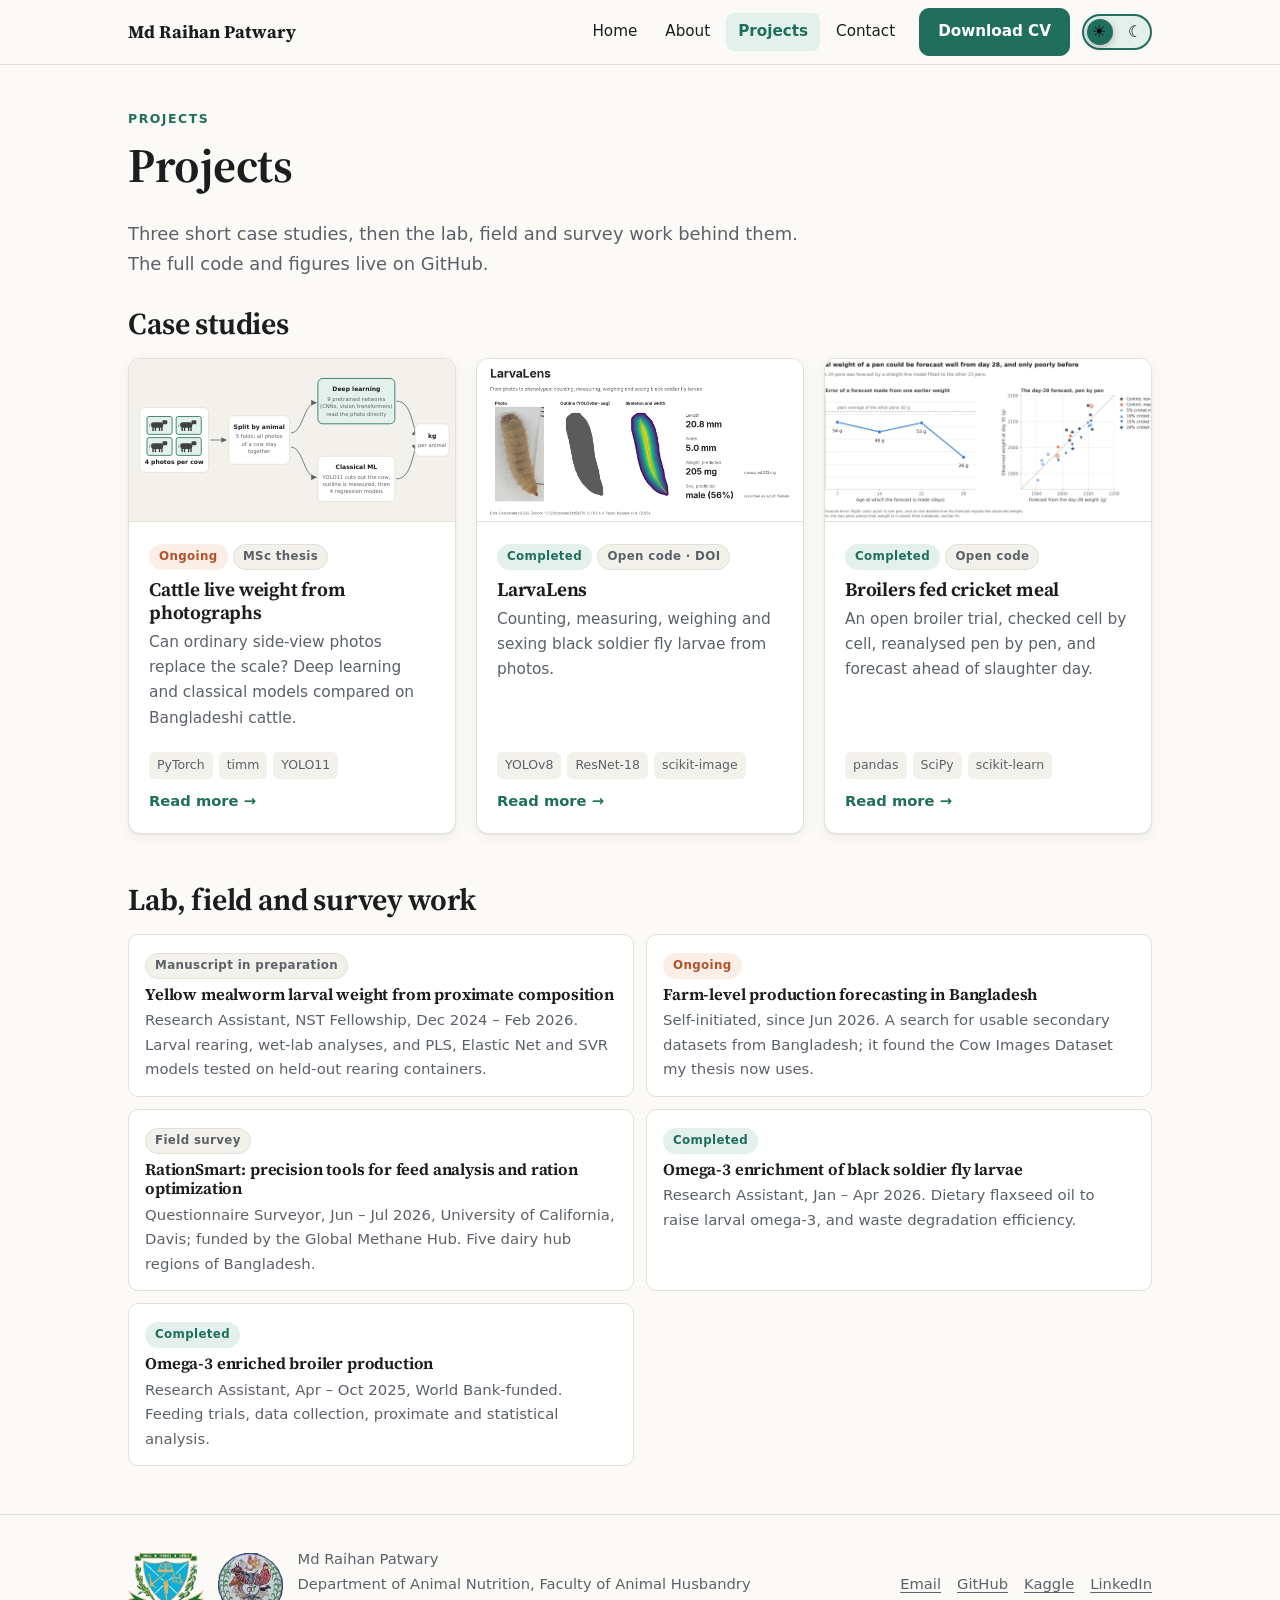
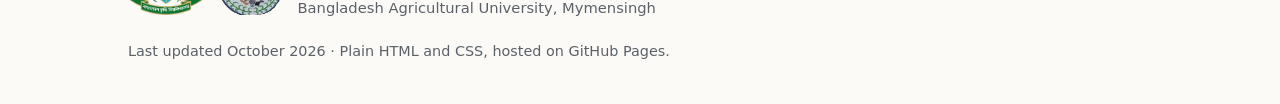
==== commit 0f090a48: "Remove the Lab Rescue game and the StatQuest section from About" ====
--- a/projects/index.html
+++ b/projects/index.html
@@ -140,7 +140,7 @@
       <span>Md Raihan Patwary<br>Department of Animal Nutrition, Faculty of Animal Husbandry<br>Bangladesh Agricultural University, Mymensingh</span>
     </div>
     <div class="foot-links">
-      <a href="mailto:raihan.1903065@bau.edu.bd">Email</a><a href="https://github.com/raihan-patwary">GitHub</a><a href="https://www.kaggle.com/mdraihanpatwary02">Kaggle</a><a href="https://www.linkedin.com/in/md-raihan-patwary-bau-animal-nutrition">LinkedIn</a><a href="../play.html">Play Lab Rescue</a>
+      <a href="mailto:raihan.1903065@bau.edu.bd">Email</a><a href="https://github.com/raihan-patwary">GitHub</a><a href="https://www.kaggle.com/mdraihanpatwary02">Kaggle</a><a href="https://www.linkedin.com/in/md-raihan-patwary-bau-animal-nutrition">LinkedIn</a>
     </div>
     <p class="small" style="margin:0;width:100%">Last updated October 2026 · Plain HTML and CSS, hosted on GitHub Pages.</p>
   </div>
--- a/assets/css/style.css
+++ b/assets/css/style.css
@@ -117,7 +117,6 @@
 .btn.primary { background: var(--accent); color: var(--accent-ink); }
 .btn.ghost { background: transparent; color: var(--accent); }
 .btn:hover { filter: brightness(1.06); text-decoration: none; }
-.btn[disabled] { opacity: .45; cursor: not-allowed; }
 .badge { display: inline-block; font: 600 .74rem/1 var(--sans); letter-spacing: .03em; padding: 6px 9px; border-radius: 999px; background: var(--surface-2); color: var(--muted); border: 1px solid var(--line); white-space: nowrap; }
 .badge.done { background: var(--accent-soft); color: var(--accent); border-color: transparent; }
 .badge.ongoing { background: var(--warn-soft); color: var(--warn); border-color: transparent; }
@@ -202,24 +201,6 @@
 /* about */
 .photo-card { margin: 0; }
 .photo-card img { border-radius: var(--radius); border: 1px solid var(--line); aspect-ratio: 4 / 3; object-fit: cover; width: 100%; }
-.doodle { background: var(--surface); border: 1px solid var(--line); border-radius: var(--radius); padding: 12px; }
-
-/* game */
-.game { background: var(--surface); border: 1px solid var(--line); border-radius: var(--radius); box-shadow: var(--shadow); overflow: hidden; }
-.game svg { width: 100%; height: auto; user-select: none; }
-.game-bar { display: flex; flex-wrap: wrap; gap: 10px; align-items: center; padding: 14px 16px; border-top: 1px solid var(--line); }
-.game-bar .count { margin-left: auto; font-weight: 600; color: var(--muted); font-size: .92rem; }
-.game-say { padding: 12px 16px; font-size: 1rem; min-height: 3.2em; border-top: 1px solid var(--line); background: var(--surface-2); }
-.slider-row { display: none; align-items: center; gap: 12px; padding: 12px 16px; border-top: 1px solid var(--line); flex-wrap: wrap; }
-.slider-row.on { display: flex; }
-.slider-row input { flex: 1; min-width: 160px; accent-color: var(--accent); }
-@keyframes bubble { 0% { transform: translateY(0); opacity: 1; } 100% { transform: translateY(-40px); opacity: 0; } }
-.bub { animation: bubble .9s ease-out forwards; }
-@keyframes pop { 0% { transform: scale(.2) rotate(-10deg); opacity: 0; } 60% { transform: scale(1.15) rotate(-6deg); opacity: 1; } 100% { transform: scale(1) rotate(-6deg); opacity: 1; } }
-.burst { transform-box: fill-box; transform-origin: center; animation: pop .45s ease-out forwards; }
-@keyframes wobble { 0%, 100% { transform: rotate(0); } 25% { transform: rotate(-6deg); } 75% { transform: rotate(6deg); } }
-.wobble { transform-box: fill-box; transform-origin: bottom center; animation: wobble .5s ease-in-out; }
-.robot { transition: transform .9s cubic-bezier(.2, .9, .3, 1.2); }
 
 /* footer */
 .site-footer { border-top: 1px solid var(--line); padding: 32px 0 40px; margin-top: 24px; font-size: .92rem; color: var(--muted); }
@@ -232,7 +213,7 @@
 .foot-links a { color: var(--muted); }
 
 @media print {
-  .site-header, .site-footer, .btns, .game, .theme-toggle { display: none !important; }
+  .site-header, .site-footer, .btns, .theme-toggle { display: none !important; }
   body { background: #fff; color: #000; font-size: 11pt; }
   section { padding: 16px 0; }
 }
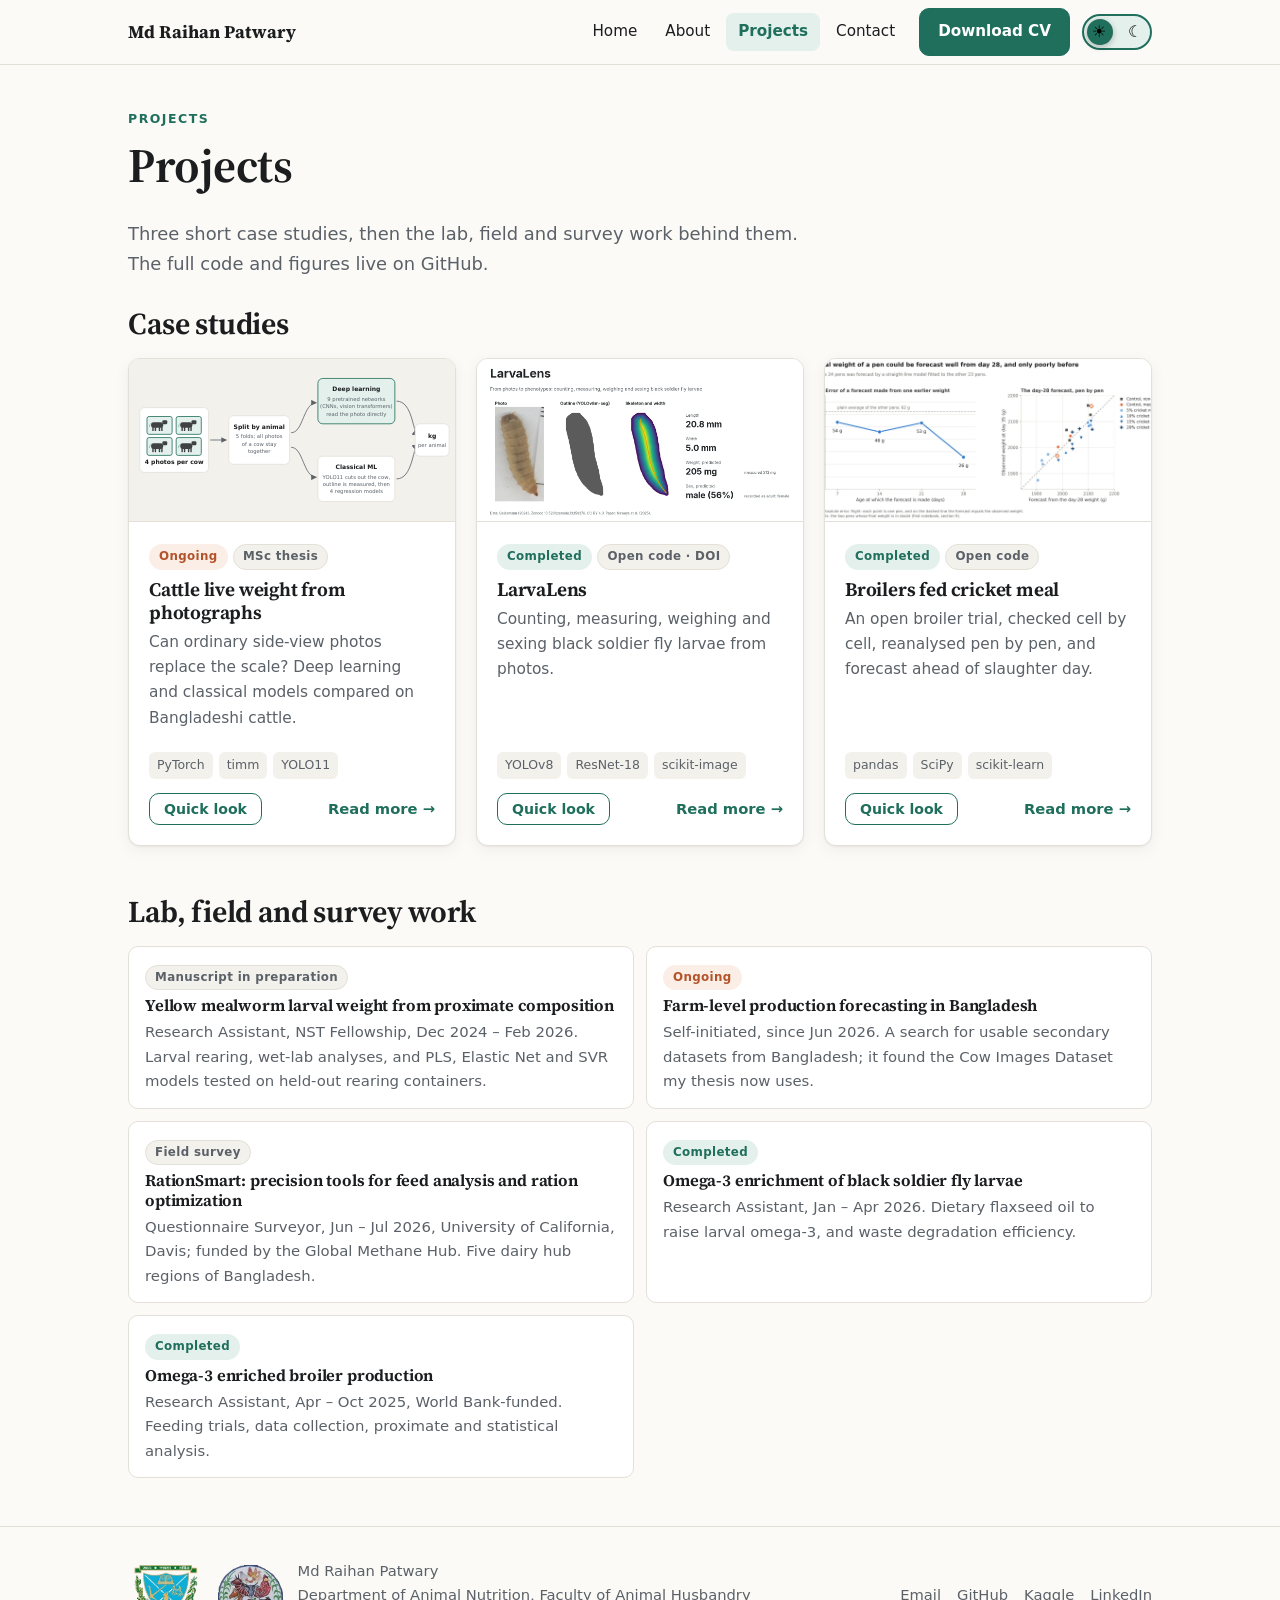
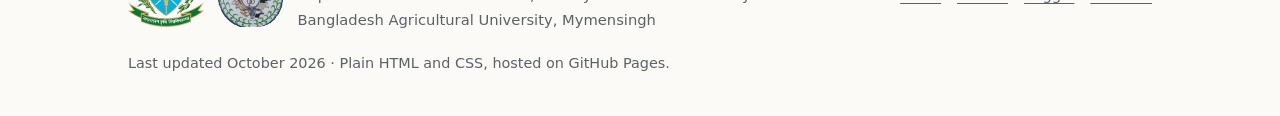
==== commit 856e181b: "Add Quick look panels to project cards: figure slideshow and real code excerpts" ====
--- a/projects/index.html
+++ b/projects/index.html
@@ -21,7 +21,7 @@
 <link rel="preconnect" href="https://fonts.gstatic.com" crossorigin>
 <link href="https://fonts.googleapis.com/css2?family=Source+Serif+4:opsz,wght@8..60,600;8..60,700&display=swap" rel="stylesheet">
 <link rel="stylesheet" href="../assets/css/style.css">
-<script>try{var t=localStorage.getItem("theme");if(t==="light"||t==="dark")document.documentElement.setAttribute("data-theme",t)}catch(e){}</script>
+<script>document.documentElement.classList.add("js");try{var t=localStorage.getItem("theme");if(t==="light"||t==="dark")document.documentElement.setAttribute("data-theme",t)}catch(e){}</script>
 </head>
 <body>
 <a class="skip" href="#main">Skip to content</a>
@@ -43,8 +43,8 @@
     <p class="lead">Three short case studies, then the lab, field and survey work behind them. The full code and figures live on GitHub.</p>
     <h2 style="margin-top:28px">Case studies</h2>
     <div class="grid three">
-<a class="card" href="../projects/cattle-weight.html">
-  <div class="thumb"><svg viewBox="0 0 800 400" role="img" aria-label="Thesis pipeline: four side-view photos per cow, split by animal into five folds, then deep learning networks on the photos and classical models on outline measurements, scored per animal">
+<article class="card">
+  <a class="thumb-link" href="../projects/cattle-weight.html" tabindex="-1" aria-hidden="true"><div class="thumb"><svg viewBox="0 0 800 400" role="img" aria-label="Thesis pipeline: four side-view photos per cow, split by animal into five folds, then deep learning networks on the photos and classical models on outline measurements, scored per animal">
 <style>
 .pl-box{fill:var(--surface);stroke:var(--line);stroke-width:2}
 .pl-acc{fill:var(--accent-soft);stroke:var(--accent);stroke-width:2}
@@ -98,35 +98,181 @@
   <text class="pl-t" x="42" y="36" text-anchor="middle">kg</text>
   <text class="pl-s" x="42" y="58" text-anchor="middle">per animal</text>
 </g>
-</svg></div>
+</svg></div></a>
   <div class="card-body">
     <div><span class="badge ongoing">Ongoing</span> <span class="badge">MSc thesis</span></div>
-    <h3>Cattle live weight from photographs</h3>
+    <h3><a href="../projects/cattle-weight.html">Cattle live weight from photographs</a></h3>
     <p>Can ordinary side-view photos replace the scale? Deep learning and classical models compared on Bangladeshi cattle.</p>
     <div class="tags"><span class="tag">PyTorch</span><span class="tag">timm</span><span class="tag">YOLO11</span></div>
-    <span class="more">Read more →</span>
-  </div>
-</a>
-<a class="card" href="../projects/larvalens.html">
-  <div class="thumb"><img src="../assets/figures/larvalens/fig01_hero_light.webp" data-light="../assets/figures/larvalens/fig01_hero_light.webp" data-dark="../assets/figures/larvalens/fig01_hero_dark.webp" alt="One black soldier fly larva: photo, outline, skeleton with width map, and its predicted weight and sex" width="1280" height="640" loading="lazy"></div>
+    <div class="card-actions"><button class="btn ghost peek-btn" type="button" data-peek="peek-cattle">Quick look</button><a class="more" href="../projects/cattle-weight.html">Read more →</a></div>
+  </div>
+</article>
+<article class="card">
+  <a class="thumb-link" href="../projects/larvalens.html" tabindex="-1" aria-hidden="true"><div class="thumb"><img src="../assets/figures/larvalens/fig01_hero_light.webp" data-light="../assets/figures/larvalens/fig01_hero_light.webp" data-dark="../assets/figures/larvalens/fig01_hero_dark.webp" alt="One black soldier fly larva: photo, outline, skeleton with width map, and its predicted weight and sex" width="1280" height="640" loading="lazy"></div></a>
   <div class="card-body">
     <div><span class="badge done">Completed</span> <span class="badge">Open code · DOI</span></div>
-    <h3>LarvaLens</h3>
+    <h3><a href="../projects/larvalens.html">LarvaLens</a></h3>
     <p>Counting, measuring, weighing and sexing black soldier fly larvae from photos.</p>
     <div class="tags"><span class="tag">YOLOv8</span><span class="tag">ResNet-18</span><span class="tag">scikit-image</span></div>
-    <span class="more">Read more →</span>
-  </div>
-</a>
-<a class="card" href="../projects/broiler-cricket-meal.html">
-  <div class="thumb"><img src="../assets/figures/broiler/figure_9_forecast_final_weight.webp" alt="Forecast error by age and the day-28 forecast for each broiler pen" width="1600" height="684" loading="lazy"></div>
+    <div class="card-actions"><button class="btn ghost peek-btn" type="button" data-peek="peek-larva">Quick look</button><a class="more" href="../projects/larvalens.html">Read more →</a></div>
+  </div>
+</article>
+<article class="card">
+  <a class="thumb-link" href="../projects/broiler-cricket-meal.html" tabindex="-1" aria-hidden="true"><div class="thumb"><img src="../assets/figures/broiler/figure_9_forecast_final_weight.webp" alt="Forecast error by age and the day-28 forecast for each broiler pen" width="1600" height="684" loading="lazy"></div></a>
   <div class="card-body">
     <div><span class="badge done">Completed</span> <span class="badge">Open code</span></div>
-    <h3>Broilers fed cricket meal</h3>
+    <h3><a href="../projects/broiler-cricket-meal.html">Broilers fed cricket meal</a></h3>
     <p>An open broiler trial, checked cell by cell, reanalysed pen by pen, and forecast ahead of slaughter day.</p>
     <div class="tags"><span class="tag">pandas</span><span class="tag">SciPy</span><span class="tag">scikit-learn</span></div>
-    <span class="more">Read more →</span>
-  </div>
-</a></div>
+    <div class="card-actions"><button class="btn ghost peek-btn" type="button" data-peek="peek-broiler">Quick look</button><a class="more" href="../projects/broiler-cricket-meal.html">Read more →</a></div>
+  </div>
+</article></div>
+    
+<dialog class="peek" id="peek-cattle" aria-labelledby="peek-cattle-title">
+  <div class="peek-head"><h2 id="peek-cattle-title">Cattle live weight from photographs</h2><button class="icon-btn peek-close" type="button" aria-label="Close">×</button></div>
+  <div class="peek-tabs" role="tablist" aria-label="Quick look">
+    <button role="tab" aria-selected="true" aria-controls="peek-cattle-fig" id="peek-cattle-t1">Figures</button>
+    <button role="tab" aria-selected="false" aria-controls="peek-cattle-code" id="peek-cattle-t2" tabindex="-1">Code</button>
+  </div>
+  <div class="peek-panel" role="tabpanel" id="peek-cattle-fig" aria-labelledby="peek-cattle-t1"><div class="slides"><figure class="slide on" data-k="0"><div class="svg-slide"><svg viewBox="0 0 800 400" role="img" aria-label="Thesis pipeline: four side-view photos per cow, split by animal into five folds, then deep learning networks on the photos and classical models on outline measurements, scored per animal">
+<style>
+.pl-box{fill:var(--surface);stroke:var(--line);stroke-width:2}
+.pl-acc{fill:var(--accent-soft);stroke:var(--accent);stroke-width:2}
+.pl-t{font:600 15px system-ui,sans-serif;fill:var(--ink)}
+.pl-s{font:13px system-ui,sans-serif;fill:var(--muted)}
+.pl-a{stroke:var(--muted);stroke-width:2;fill:none;marker-end:url(#pl-arrow)}
+.pl-cow{fill:var(--ink);opacity:.82}
+</style>
+<rect width="800" height="400" fill="var(--surface-2)"/>
+<defs><marker id="pl-arrow" viewBox="0 0 10 10" refX="9" refY="5" markerWidth="7" markerHeight="7" orient="auto"><path d="M0 0L10 5L0 10z" fill="var(--muted)"/></marker></defs>
+<g transform="translate(24 120)">
+  <rect class="pl-box" width="170" height="160" rx="12"/>
+  <g transform="translate(18 22)">
+    <rect x="0" y="0" width="62" height="44" rx="5" class="pl-acc"/><rect x="72" y="0" width="62" height="44" rx="5" class="pl-acc"/>
+    <rect x="0" y="52" width="62" height="44" rx="5" class="pl-acc"/><rect x="72" y="52" width="62" height="44" rx="5" class="pl-acc"/>
+    <g class="pl-cow"><rect x="10" y="14" width="30" height="14" rx="6"/><rect x="38" y="9" width="12" height="10" rx="3"/><rect x="13" y="26" width="3.5" height="10" rx="1"/><rect x="19" y="26" width="3.5" height="10" rx="1"/><rect x="29" y="26" width="3.5" height="10" rx="1"/><rect x="35" y="26" width="3.5" height="10" rx="1"/><path d="M10 17q-5 2-4 9" stroke="currentColor" fill="none"/></g>
+    <g class="pl-cow" transform="translate(72 0)"><rect x="10" y="14" width="30" height="14" rx="6"/><rect x="38" y="9" width="12" height="10" rx="3"/><rect x="13" y="26" width="3.5" height="10" rx="1"/><rect x="19" y="26" width="3.5" height="10" rx="1"/><rect x="29" y="26" width="3.5" height="10" rx="1"/><rect x="35" y="26" width="3.5" height="10" rx="1"/><path d="M10 17q-5 2-4 9" stroke="currentColor" fill="none"/></g>
+    <g class="pl-cow" transform="translate(0 52)"><rect x="10" y="14" width="30" height="14" rx="6"/><rect x="38" y="9" width="12" height="10" rx="3"/><rect x="13" y="26" width="3.5" height="10" rx="1"/><rect x="19" y="26" width="3.5" height="10" rx="1"/><rect x="29" y="26" width="3.5" height="10" rx="1"/><rect x="35" y="26" width="3.5" height="10" rx="1"/><path d="M10 17q-5 2-4 9" stroke="currentColor" fill="none"/></g>
+    <g class="pl-cow" transform="translate(72 52)"><rect x="10" y="14" width="30" height="14" rx="6"/><rect x="38" y="9" width="12" height="10" rx="3"/><rect x="13" y="26" width="3.5" height="10" rx="1"/><rect x="19" y="26" width="3.5" height="10" rx="1"/><rect x="29" y="26" width="3.5" height="10" rx="1"/><rect x="35" y="26" width="3.5" height="10" rx="1"/><path d="M10 17q-5 2-4 9" stroke="currentColor" fill="none"/></g>
+  </g>
+  <text class="pl-t" x="85" y="140" text-anchor="middle">4 photos per cow</text>
+</g>
+<path class="pl-a" d="M198 200h40"/>
+<g transform="translate(244 140)">
+  <rect class="pl-box" width="150" height="120" rx="12"/>
+  <text class="pl-t" x="75" y="34" text-anchor="middle">Split by animal</text>
+  <text class="pl-s" x="75" y="56" text-anchor="middle">5 folds; all photos</text>
+  <text class="pl-s" x="75" y="74" text-anchor="middle">of a cow stay</text>
+  <text class="pl-s" x="75" y="92" text-anchor="middle">together</text>
+</g>
+<path class="pl-a" d="M398 182c30 0 30-74 62-74"/>
+<path class="pl-a" d="M398 218c30 0 30 74 62 74"/>
+<g transform="translate(464 48)">
+  <rect class="pl-acc" width="190" height="112" rx="12"/>
+  <text class="pl-t" x="95" y="32" text-anchor="middle">Deep learning</text>
+  <text class="pl-s" x="95" y="56" text-anchor="middle">9 pretrained networks</text>
+  <text class="pl-s" x="95" y="74" text-anchor="middle">(CNNs, vision transformers)</text>
+  <text class="pl-s" x="95" y="92" text-anchor="middle">read the photo directly</text>
+</g>
+<g transform="translate(464 240)">
+  <rect class="pl-box" width="190" height="112" rx="12"/>
+  <text class="pl-t" x="95" y="32" text-anchor="middle">Classical ML</text>
+  <text class="pl-s" x="95" y="56" text-anchor="middle">YOLO11 cuts out the cow,</text>
+  <text class="pl-s" x="95" y="74" text-anchor="middle">outline is measured, then</text>
+  <text class="pl-s" x="95" y="92" text-anchor="middle">4 regression models</text>
+</g>
+<path class="pl-a" d="M658 104c40 0 40 76 52 84"/>
+<path class="pl-a" d="M658 296c40 0 40-76 52-84"/>
+<g transform="translate(704 160)">
+  <rect class="pl-box" width="84" height="80" rx="12"/>
+  <text class="pl-t" x="42" y="36" text-anchor="middle">kg</text>
+  <text class="pl-s" x="42" y="58" text-anchor="middle">per animal</text>
+</g>
+</svg></div><figcaption>The method: four photos per cow, split by animal, deep learning on the photos and classical models on outline measurements. Results after the defence.</figcaption></figure></div></div>
+  <div class="peek-panel" role="tabpanel" id="peek-cattle-code" aria-labelledby="peek-cattle-t2" hidden><div class="code-tabs"><div role="tablist" aria-label="Code excerpts"><button role="tab" id="pk-cattle-t0" aria-controls="pk-cattle-p0" aria-selected="true" tabindex="0">folds_and_baseline.py</button></div><div class="code-panel" role="tabpanel" id="pk-cattle-p0" aria-labelledby="pk-cattle-t0"><p class="note">Folds are built on animals, not photos, and the no-photo baseline uses the same folds.</p><button class="copy" type="button">Copy</button><pre><code><span class="tok-k">from</span> sklearn.model_selection <span class="tok-k">import</span> StratifiedKFold
+<span class="tok-k">from</span> sklearn.linear_model <span class="tok-k">import</span> LinearRegression
+
+df[<span class="tok-s">&quot;weight_class&quot;</span>] = pd.<span class="tok-f">cut</span>(df[<span class="tok-s">&quot;weight_in_kg&quot;</span>], [<span class="tok-n">0</span>, <span class="tok-n">200</span>, <span class="tok-n">250</span>, <span class="tok-n">300</span>, <span class="tok-n">400</span>, <span class="tok-n">10000</span>], labels=<span class="tok-k">False</span>)
+df[<span class="tok-s">&quot;fold&quot;</span>] = -<span class="tok-n">1</span>
+splitter = <span class="tok-f">StratifiedKFold</span>(n_splits=<span class="tok-n">5</span>, shuffle=<span class="tok-k">True</span>, random_state=<span class="tok-n">42</span>)
+<span class="tok-k">for</span> k, (_, test_rows) <span class="tok-k">in</span> <span class="tok-f">enumerate</span>(splitter.<span class="tok-f">split</span>(df, df[<span class="tok-s">&quot;weight_class&quot;</span>])):
+    df.loc[test_rows, <span class="tok-s">&quot;fold&quot;</span>] = k
+
+
+X = pd.<span class="tok-f">get_dummies</span>(df[[<span class="tok-s">&quot;height_in_inch&quot;</span>, <span class="tok-s">&quot;breed&quot;</span>]], dtype=float)
+y = df[<span class="tok-s">&quot;weight_in_kg&quot;</span>]
+guess = pd.<span class="tok-f">Series</span>(<span class="tok-n">0.0</span>, index=df.index)
+<span class="tok-k">for</span> k <span class="tok-k">in</span> <span class="tok-f">range</span>(<span class="tok-n">5</span>):
+    test = df[<span class="tok-s">&quot;fold&quot;</span>] == k
+    guess[test] = <span class="tok-f">LinearRegression</span>().<span class="tok-f">fit</span>(X[~test], y[~test]).<span class="tok-f">predict</span>(X[test])</code></pre></div></div></div>
+  <div class="peek-foot"><a class="btn primary" href="../projects/cattle-weight.html">Read more</a></div>
+</dialog>
+<dialog class="peek" id="peek-larva" aria-labelledby="peek-larva-title">
+  <div class="peek-head"><h2 id="peek-larva-title">LarvaLens</h2><button class="icon-btn peek-close" type="button" aria-label="Close">×</button></div>
+  <div class="peek-tabs" role="tablist" aria-label="Quick look">
+    <button role="tab" aria-selected="true" aria-controls="peek-larva-fig" id="peek-larva-t1">Figures</button>
+    <button role="tab" aria-selected="false" aria-controls="peek-larva-code" id="peek-larva-t2" tabindex="-1">Code</button>
+  </div>
+  <div class="peek-panel" role="tabpanel" id="peek-larva-fig" aria-labelledby="peek-larva-t1"><div class="slides"><figure class="slide on" data-k="0"><img src="../assets/figures/larvalens/fig07_detection_overlay.webp" alt="YOLOv8 detections on test photos" width="1400" height="1047" loading="lazy"><figcaption>YOLOv8 finds and outlines larvae on photos it never saw, including some the labellers skipped.</figcaption></figure><figure class="slide" data-k="1"><img src="../assets/figures/larvalens/fig10_morphometrics.webp" alt="Outline, skeleton and width measurement of one larva" width="1400" height="457" loading="lazy"><figcaption>Each larva is measured from its outline: area, skeleton length and width.</figcaption></figure><figure class="slide" data-k="2"><img src="../assets/figures/larvalens/fig14_model_comparison.webp" alt="Weight models compared on unseen batches and a random split" width="1400" height="619" loading="lazy"><figcaption>Learning weight straight from pixels beats measuring shape, even on unseen rearing batches.</figcaption></figure></div><div class="slide-nav"><button class="icon-btn prev" type="button" aria-label="Previous figure">‹</button><div class="dots"><button class="dot on" type="button" aria-label="Figure 1" data-k="0"></button><button class="dot" type="button" aria-label="Figure 2" data-k="1"></button><button class="dot" type="button" aria-label="Figure 3" data-k="2"></button></div><button class="icon-btn next" type="button" aria-label="Next figure">›</button></div></div>
+  <div class="peek-panel" role="tabpanel" id="peek-larva-code" aria-labelledby="peek-larva-t2" hidden><div class="code-tabs"><div role="tablist" aria-label="Code excerpts"><button role="tab" id="pk-larva-t0" aria-controls="pk-larva-p0" aria-selected="true" tabindex="0">splits.py</button><button role="tab" id="pk-larva-t1" aria-controls="pk-larva-p1" aria-selected="false" tabindex="-1">morphometrics.py</button></div><div class="code-panel" role="tabpanel" id="pk-larva-p0" aria-labelledby="pk-larva-t0"><p class="note">Whole rearing batches go to one fold, so every test is on unseen batches.</p><button class="copy" type="button">Copy</button><pre><code><span class="tok-k">def</span> <span class="tok-f">assign_batch_folds</span>(batches: pd.DataFrame, n_folds: int = <span class="tok-n">5</span>, seed: int = <span class="tok-n">42</span>) -&gt; dict[str, int]:
+    <span class="tok-s">&quot;&quot;&quot;Assign whole batches to folds, spreading each temperature group across folds.&quot;&quot;&quot;</span>
+    rng = np.random.<span class="tok-f">default_rng</span>(seed)
+    order = batches.<span class="tok-f">assign</span>(tiebreak=rng.<span class="tok-f">random</span>(<span class="tok-f">len</span>(batches)))
+    group_size = order.<span class="tok-f">groupby</span>(<span class="tok-s">&quot;temp_group&quot;</span>)[<span class="tok-s">&quot;batch&quot;</span>].<span class="tok-f">transform</span>(<span class="tok-s">&quot;count&quot;</span>)
+    order = order.<span class="tok-f">assign</span>(group_size=group_size).<span class="tok-f">sort_values</span>(
+        [<span class="tok-s">&quot;group_size&quot;</span>, <span class="tok-s">&quot;temp_group&quot;</span>, <span class="tok-s">&quot;n&quot;</span>, <span class="tok-s">&quot;tiebreak&quot;</span>], ascending=[<span class="tok-k">False</span>, <span class="tok-k">True</span>, <span class="tok-k">False</span>, <span class="tok-k">True</span>]
+    )
+    rows = np.<span class="tok-f">zeros</span>(n_folds)
+    per_group: dict[str, np.ndarray] = {}
+    out: dict[str, int] = {}
+    <span class="tok-k">for</span> rec <span class="tok-k">in</span> order.<span class="tok-f">itertuples</span>(index=<span class="tok-k">False</span>):
+        counts = per_group.<span class="tok-f">setdefault</span>(rec.temp_group, np.<span class="tok-f">zeros</span>(n_folds))
+        noise = rng.<span class="tok-f">random</span>(n_folds) * <span class="tok-n">1e-6</span>
+        fold = <span class="tok-f">int</span>(np.<span class="tok-f">lexsort</span>((noise, rows, counts))[<span class="tok-n">0</span>])
+        out[rec.batch] = fold
+        counts[fold] += <span class="tok-n">1</span>
+        rows[fold] += rec.n
+    <span class="tok-k">return</span> out</code></pre></div><div class="code-panel" role="tabpanel" id="pk-larva-p1" aria-labelledby="pk-larva-t1" hidden><p class="note">Length from the skeleton's longest path, plus the tips that thinning cuts off.</p><button class="copy" type="button">Copy</button><pre><code>dt = ndimage.<span class="tok-f">distance_transform_edt</span>(mask)
+path = <span class="tok-f">longest_skeleton_path</span>(<span class="tok-f">skeletonize</span>(mask))
+ends = path[[<span class="tok-n">0</span>, -<span class="tok-n">1</span>]].<span class="tok-f">round</span>().<span class="tok-f">astype</span>(int)
+tips = <span class="tok-f">float</span>(dt[ends[<span class="tok-n">0</span>][<span class="tok-n">0</span>], ends[<span class="tok-n">0</span>][<span class="tok-n">1</span>]] + dt[ends[<span class="tok-n">1</span>][<span class="tok-n">0</span>], ends[<span class="tok-n">1</span>][<span class="tok-n">1</span>]])
+length = <span class="tok-f">path_length</span>(path) + tips
+idx = path.<span class="tok-f">round</span>().<span class="tok-f">astype</span>(int)
+radius = dt[idx[:, <span class="tok-n">0</span>], idx[:, <span class="tok-n">1</span>]]
+q = <span class="tok-f">len</span>(radius) // <span class="tok-n">4</span>
+middle = radius[q : <span class="tok-f">len</span>(radius) - q] <span class="tok-k">if</span> <span class="tok-f">len</span>(radius) &gt;= <span class="tok-n">4</span> <span class="tok-k">else</span> radius
+out = <span class="tok-f">Measurements</span>(
+    area_px=<span class="tok-f">float</span>(mask.<span class="tok-f">sum</span>()),
+    perimeter_px=<span class="tok-f">perimeter</span>(mask),
+    length_px=length,
+    width_max_px=<span class="tok-f">float</span>(<span class="tok-n">2</span> * dt.<span class="tok-f">max</span>()),
+    width_mid_px=<span class="tok-f">float</span>(<span class="tok-n">2</span> * middle.<span class="tok-f">mean</span>()),
+)</code></pre></div></div></div>
+  <div class="peek-foot"><a class="btn primary" href="https://github.com/raihan-patwary/larvalens">Code on GitHub</a><a class="btn ghost" href="../projects/larvalens.html">Read more</a></div>
+</dialog>
+<dialog class="peek" id="peek-broiler" aria-labelledby="peek-broiler-title">
+  <div class="peek-head"><h2 id="peek-broiler-title">Broilers fed cricket meal</h2><button class="icon-btn peek-close" type="button" aria-label="Close">×</button></div>
+  <div class="peek-tabs" role="tablist" aria-label="Quick look">
+    <button role="tab" aria-selected="true" aria-controls="peek-broiler-fig" id="peek-broiler-t1">Figures</button>
+    <button role="tab" aria-selected="false" aria-controls="peek-broiler-code" id="peek-broiler-t2" tabindex="-1">Code</button>
+  </div>
+  <div class="peek-panel" role="tabpanel" id="peek-broiler-fig" aria-labelledby="peek-broiler-t1"><div class="slides"><figure class="slide on" data-k="0"><img src="../assets/figures/broiler/figure_1_growth_curve.webp" alt="Growth curves of broilers by diet" width="1400" height="658" loading="lazy"><figcaption>All six diets grew along the same curve to about 2 kg at day 35.</figcaption></figure><figure class="slide" data-k="1"><img src="../assets/figures/broiler/figure_9_forecast_final_weight.webp" alt="Forecast error by age and the day-28 forecast per pen" width="1600" height="684" loading="lazy"><figcaption>From day 28, a pen's final weight can be forecast within about 26 g.</figcaption></figure></div><div class="slide-nav"><button class="icon-btn prev" type="button" aria-label="Previous figure">‹</button><div class="dots"><button class="dot on" type="button" aria-label="Figure 1" data-k="0"></button><button class="dot" type="button" aria-label="Figure 2" data-k="1"></button></div><button class="icon-btn next" type="button" aria-label="Next figure">›</button></div></div>
+  <div class="peek-panel" role="tabpanel" id="peek-broiler-code" aria-labelledby="peek-broiler-t2" hidden><div class="code-tabs"><div role="tablist" aria-label="Code excerpts"><button role="tab" id="pk-broiler-t0" aria-controls="pk-broiler-p0" aria-selected="true" tabindex="0">03_prediction_models.ipynb</button></div><div class="code-panel" role="tabpanel" id="pk-broiler-p0" aria-labelledby="pk-broiler-t0"><p class="note">Every forecast comes from a model fitted without the pen being forecast.</p><button class="copy" type="button">Copy</button><pre><code><span class="tok-k">def</span> <span class="tok-f">predict_unseen_pens</span>(model, features, target, pens):
+    <span class="tok-s">&quot;&quot;&quot;Predict every row with a model that was fitted without the pen the row belongs to.&quot;&quot;&quot;</span>
+    <span class="tok-k">return</span> <span class="tok-f">cross_val_predict</span>(model, features, target, groups=pens, cv=<span class="tok-f">LeaveOneGroupOut</span>())
+
+
+forecasts = {
+    <span class="tok-s">&quot;mean of the other pens (baseline)&quot;</span>: baseline_forecast,
+    <span class="tok-s">&quot;last week&#x27;s gain repeats&quot;</span>: (pen_weights[<span class="tok-n">28</span>] + (pen_weights[<span class="tok-n">28</span>] - pen_weights[<span class="tok-n">21</span>])).<span class="tok-f">to_numpy</span>(),
+    <span class="tok-s">&quot;straight line on the weight at day 28&quot;</span>:
+        <span class="tok-f">predict_unseen_pens</span>(<span class="tok-f">LinearRegression</span>(), pen_weights[[<span class="tok-n">28</span>]].<span class="tok-f">to_numpy</span>(), final_weight, pen_ids),
+    <span class="tok-s">&quot;random forest on the weights at days 7 to 28&quot;</span>:
+        <span class="tok-f">predict_unseen_pens</span>(<span class="tok-f">RandomForestRegressor</span>(n_estimators=<span class="tok-n">500</span>, random_state=<span class="tok-n">0</span>), weights_to_day28, final_weight, pen_ids),
+    <span class="tok-c"># ... plus a Gompertz growth curve per pen and nearest neighbours</span>
+}</code></pre></div></div></div>
+  <div class="peek-foot"><a class="btn primary" href="https://github.com/raihan-patwary/broiler-cricket-meal-analysis">Code on GitHub</a><a class="btn ghost" href="../projects/broiler-cricket-meal.html">Read more</a></div>
+</dialog>
     <h2 style="margin-top:48px">Lab, field and survey work</h2>
     <div class="mini-list"><div class="mini"><div><span class="badge">Manuscript in preparation</span></div><h3>Yellow mealworm larval weight from proximate composition</h3><p>Research Assistant, NST Fellowship, Dec 2024 – Feb 2026. Larval rearing, wet-lab analyses, and PLS, Elastic Net and SVR models tested on held-out rearing containers.</p></div><div class="mini"><div><span class="badge ongoing">Ongoing</span></div><h3>Farm-level production forecasting in Bangladesh</h3><p>Self-initiated, since Jun 2026. A search for usable secondary datasets from Bangladesh; it found the Cow Images Dataset my thesis now uses.</p></div><div class="mini"><div><span class="badge">Field survey</span></div><h3>RationSmart: precision tools for feed analysis and ration optimization</h3><p>Questionnaire Surveyor, Jun – Jul 2026, University of California, Davis; funded by the Global Methane Hub. Five dairy hub regions of Bangladesh.</p></div><div class="mini"><div><span class="badge done">Completed</span></div><h3>Omega-3 enrichment of black soldier fly larvae</h3><p>Research Assistant, Jan – Apr 2026. Dietary flaxseed oil to raise larval omega-3, and waste degradation efficiency.</p></div><div class="mini"><div><span class="badge done">Completed</span></div><h3>Omega-3 enriched broiler production</h3><p>Research Assistant, Apr – Oct 2025, World Bank-funded. Feeding trials, data collection, proximate and statistical analysis.</p></div></div>
   </div>
--- a/assets/css/style.css
+++ b/assets/css/style.css
@@ -219,3 +219,95 @@
 }
 .hero-grid > * { min-width: 0; }
 .status .badge { white-space: normal; line-height: 1.35; }
+.doodle { background: var(--surface); border: 1px solid var(--line); border-radius: var(--radius); padding: 12px; }
+
+/* ---------- light animations (switched off for people who ask for reduced motion) ---------- */
+.typed-line { font-size: 1.05rem; color: var(--muted); margin: -.3em 0 1em; min-height: 1.6em; }
+.typed { color: var(--ink); font-weight: 600; }
+.caret { display: inline-block; width: 2px; height: 1.1em; background: var(--accent); margin-left: 3px; vertical-align: -.18em; animation: blink 1s steps(1) infinite; }
+@keyframes blink { 50% { opacity: 0; } }
+
+@keyframes rise { from { opacity: 0; transform: translateY(18px); } to { opacity: 1; transform: none; } }
+@keyframes settle { from { opacity: 0; transform: scale(.96); } to { opacity: 1; transform: none; } }
+.js .hero-grid > div:first-child > * { animation: rise .7s cubic-bezier(.2, .7, .2, 1) both; }
+.js .hero-grid > div:first-child > :nth-child(2) { animation-delay: .08s; }
+.js .hero-grid > div:first-child > :nth-child(3) { animation-delay: .16s; }
+.js .hero-grid > div:first-child > :nth-child(4) { animation-delay: .24s; }
+.js .hero-grid > div:first-child > :nth-child(5) { animation-delay: .32s; }
+.js .hero-grid > div:first-child > :nth-child(6) { animation-delay: .40s; }
+.js .hero-grid > div:first-child > :nth-child(7) { animation-delay: .48s; }
+.js .portrait { animation: settle .9s .2s cubic-bezier(.2, .7, .2, 1) both; }
+
+.js .reveal { opacity: 0; transform: translateY(22px); transition: opacity .6s ease, transform .6s cubic-bezier(.2, .7, .2, 1); transition-delay: var(--d, 0s); }
+.js .reveal.in { opacity: 1; transform: none; }
+
+.card .thumb img, .card .thumb svg { transition: transform .45s ease; }
+a.card:hover .thumb img, a.card:hover .thumb svg { transform: scale(1.04); }
+a.card .more { transition: letter-spacing .2s ease; }
+a.card:hover .more { letter-spacing: .02em; }
+.flow li { transition: transform .2s ease, box-shadow .2s ease; }
+.flow li:hover { transform: translateY(-3px); box-shadow: var(--shadow); }
+@keyframes glow { 0%, 100% { box-shadow: 0 0 0 0 rgba(31, 111, 92, 0); } 50% { box-shadow: 0 0 0 6px rgba(31, 111, 92, .18); } }
+.flow li.strong.in { animation: glow 1.6s .6s ease-in-out 2; }
+
+@media (prefers-reduced-motion: reduce) {
+  .js .reveal { opacity: 1; transform: none; transition: none; }
+  .js .hero-grid > div:first-child > *, .js .portrait, .caret, .flow li.strong.in { animation: none; }
+}
+
+/* ---------- project cards with Quick look ---------- */
+article.card { transition: transform .15s ease, box-shadow .15s ease; }
+article.card:hover { transform: translateY(-3px); box-shadow: 0 10px 28px rgba(20, 20, 20, .10); }
+.card h3 a { color: var(--ink); text-decoration: none; }
+.card h3 a:hover { color: var(--accent); }
+.thumb-link { display: block; }
+.thumb-link .thumb, .card > .thumb-link > .thumb { aspect-ratio: 2 / 1; }
+.card .thumb-link > .thumb { background: var(--surface-2); border-bottom: 1px solid var(--line); overflow: hidden; }
+.card .thumb-link img, .card .thumb-link svg { width: 100%; height: 100%; object-fit: cover; transition: transform .45s ease; }
+article.card:hover .thumb-link img, article.card:hover .thumb-link svg { transform: scale(1.04); }
+.card-actions { display: flex; align-items: center; justify-content: space-between; gap: 10px; margin-top: 14px; }
+.card-actions .btn { padding: 7px 14px; font-size: .88rem; }
+.card-actions .more { margin: 0; text-decoration: none; }
+
+/* ---------- Quick look panel ---------- */
+dialog.peek { width: min(920px, calc(100vw - 24px)); max-height: calc(100vh - 32px); padding: 0; border: 1px solid var(--line); border-radius: 16px; background: var(--surface); color: var(--ink); box-shadow: 0 24px 60px rgba(0, 0, 0, .3); overflow: auto; }
+dialog.peek::backdrop { background: rgba(10, 12, 14, .55); backdrop-filter: blur(3px); }
+dialog.peek[open] { animation: peek-in .32s cubic-bezier(.2, .8, .2, 1); }
+dialog.peek[open]::backdrop { animation: fade-in .3s ease; }
+dialog.peek.closing { animation: peek-out .2s ease forwards; }
+@keyframes peek-in { from { opacity: 0; transform: translateY(16px) scale(.97); } to { opacity: 1; transform: none; } }
+@keyframes peek-out { to { opacity: 0; transform: translateY(10px) scale(.98); } }
+@keyframes fade-in { from { opacity: 0; } }
+.peek-head { display: flex; align-items: center; justify-content: space-between; gap: 12px; padding: 16px 20px 6px; }
+.peek-head h2 { font-size: 1.35rem; margin: 0; }
+.peek-tabs { display: flex; gap: 6px; padding: 6px 20px 0; border-bottom: 1px solid var(--line); }
+.peek-tabs [role="tab"] { border: 0; background: none; padding: 10px 14px; font: 600 .95rem var(--sans); color: var(--muted); cursor: pointer; border-bottom: 3px solid transparent; }
+.peek-tabs [role="tab"][aria-selected="true"] { color: var(--accent); border-bottom-color: var(--accent); }
+.peek-panel { padding: 18px 20px; }
+.peek-panel:not([hidden]) { animation: fade-in .3s ease; }
+.peek-foot { display: flex; flex-wrap: wrap; gap: 10px; padding: 0 20px 20px; }
+.slides { position: relative; }
+.slide { margin: 0; display: none; }
+.slide.on { display: block; animation: slide-in .35s ease; }
+@keyframes slide-in { from { opacity: 0; transform: translateX(18px); } to { opacity: 1; transform: none; } }
+.slide img { width: 100%; border-radius: 8px; background: #fff; border: 1px solid var(--line); }
+.svg-slide { border: 1px solid var(--line); border-radius: 8px; overflow: hidden; }
+.slide-nav { display: flex; align-items: center; justify-content: center; gap: 14px; margin-top: 12px; }
+.dots { display: flex; gap: 8px; }
+.dot { width: 10px; height: 10px; border-radius: 50%; border: 0; background: var(--line); cursor: pointer; padding: 0; transition: transform .2s, background .2s; }
+.dot.on { background: var(--accent); transform: scale(1.3); }
+
+/* code inside the panel */
+.code-tabs { border: 1px solid var(--line); border-radius: var(--radius); overflow: hidden; background: var(--surface-2); }
+.code-tabs [role="tablist"] { display: flex; border-bottom: 1px solid var(--line); overflow-x: auto; }
+.code-tabs [role="tab"] { border: 0; background: transparent; padding: 9px 14px; font: 500 .84rem ui-monospace, Consolas, monospace; color: var(--muted); cursor: pointer; border-bottom: 2px solid transparent; white-space: nowrap; }
+.code-tabs [role="tab"][aria-selected="true"] { color: var(--ink); border-bottom-color: var(--accent); background: var(--surface); }
+.code-panel { position: relative; background: var(--surface); }
+.code-panel p.note { font-size: .86rem; color: var(--muted); padding: 12px 16px 0; margin: 0; }
+.code-panel pre { margin: 0; padding: 12px 16px 16px; overflow-x: auto; font: .82rem/1.6 ui-monospace, SFMono-Regular, Consolas, monospace; }
+.copy { position: absolute; top: 8px; right: 8px; font: 600 .78rem var(--sans); padding: 5px 10px; border-radius: 6px; border: 1px solid var(--line); background: var(--surface); color: var(--muted); cursor: pointer; }
+.tok-k { color: #8a3ffc; } .tok-s { color: #1f7a3a; } .tok-c { color: #7a7f86; font-style: italic; } .tok-f { color: #0b62a8; } .tok-n { color: #b4532a; }
+:root[data-theme="dark"] .tok-k { color: #c49bff; } :root[data-theme="dark"] .tok-s { color: #8fd19e; } :root[data-theme="dark"] .tok-f { color: #79b8ff; } :root[data-theme="dark"] .tok-n { color: #f0a77c; }
+@media (prefers-color-scheme: dark) { :root:not([data-theme="light"]) .tok-k { color: #c49bff; } :root:not([data-theme="light"]) .tok-s { color: #8fd19e; } :root:not([data-theme="light"]) .tok-f { color: #79b8ff; } :root:not([data-theme="light"]) .tok-n { color: #f0a77c; } }
+@media (prefers-reduced-motion: reduce) { dialog.peek[open], .slide.on, .peek-panel:not([hidden]) { animation: none; } }
+.code-panel p.note { padding-right: 76px; }
